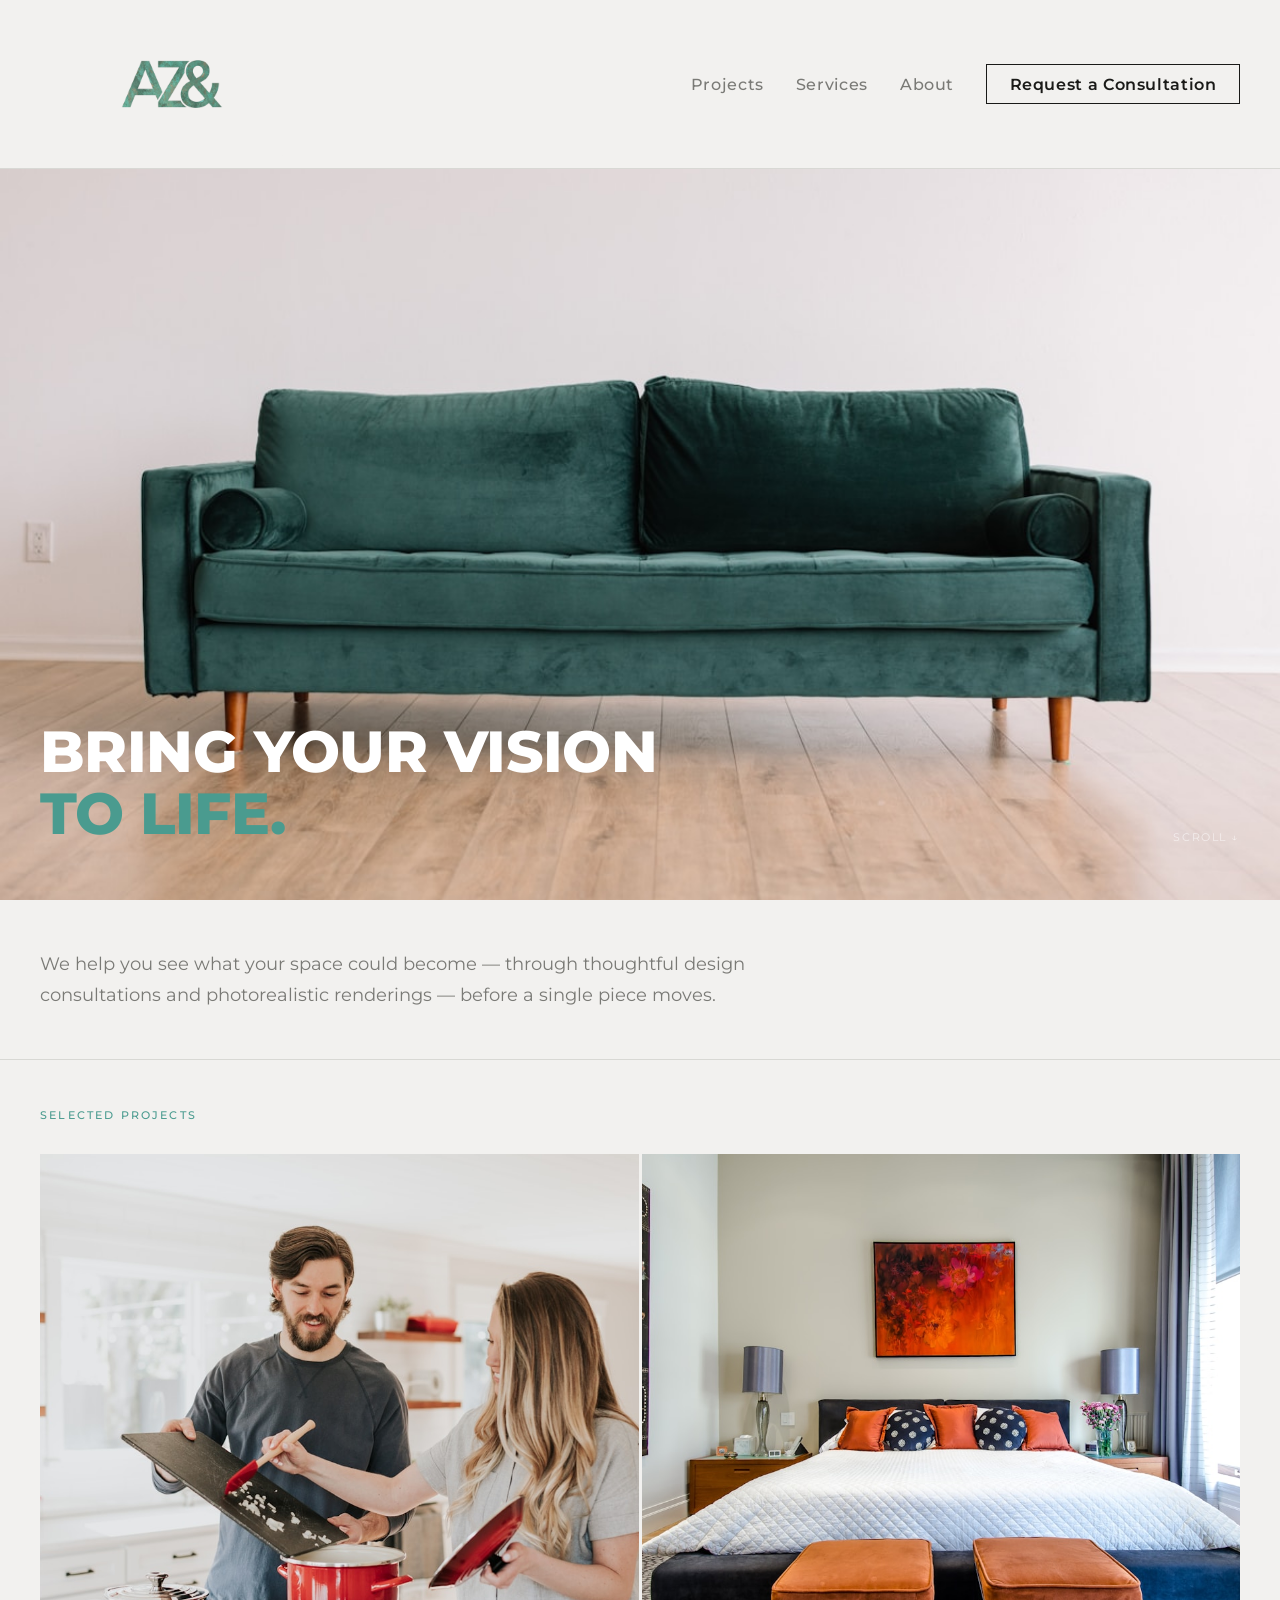
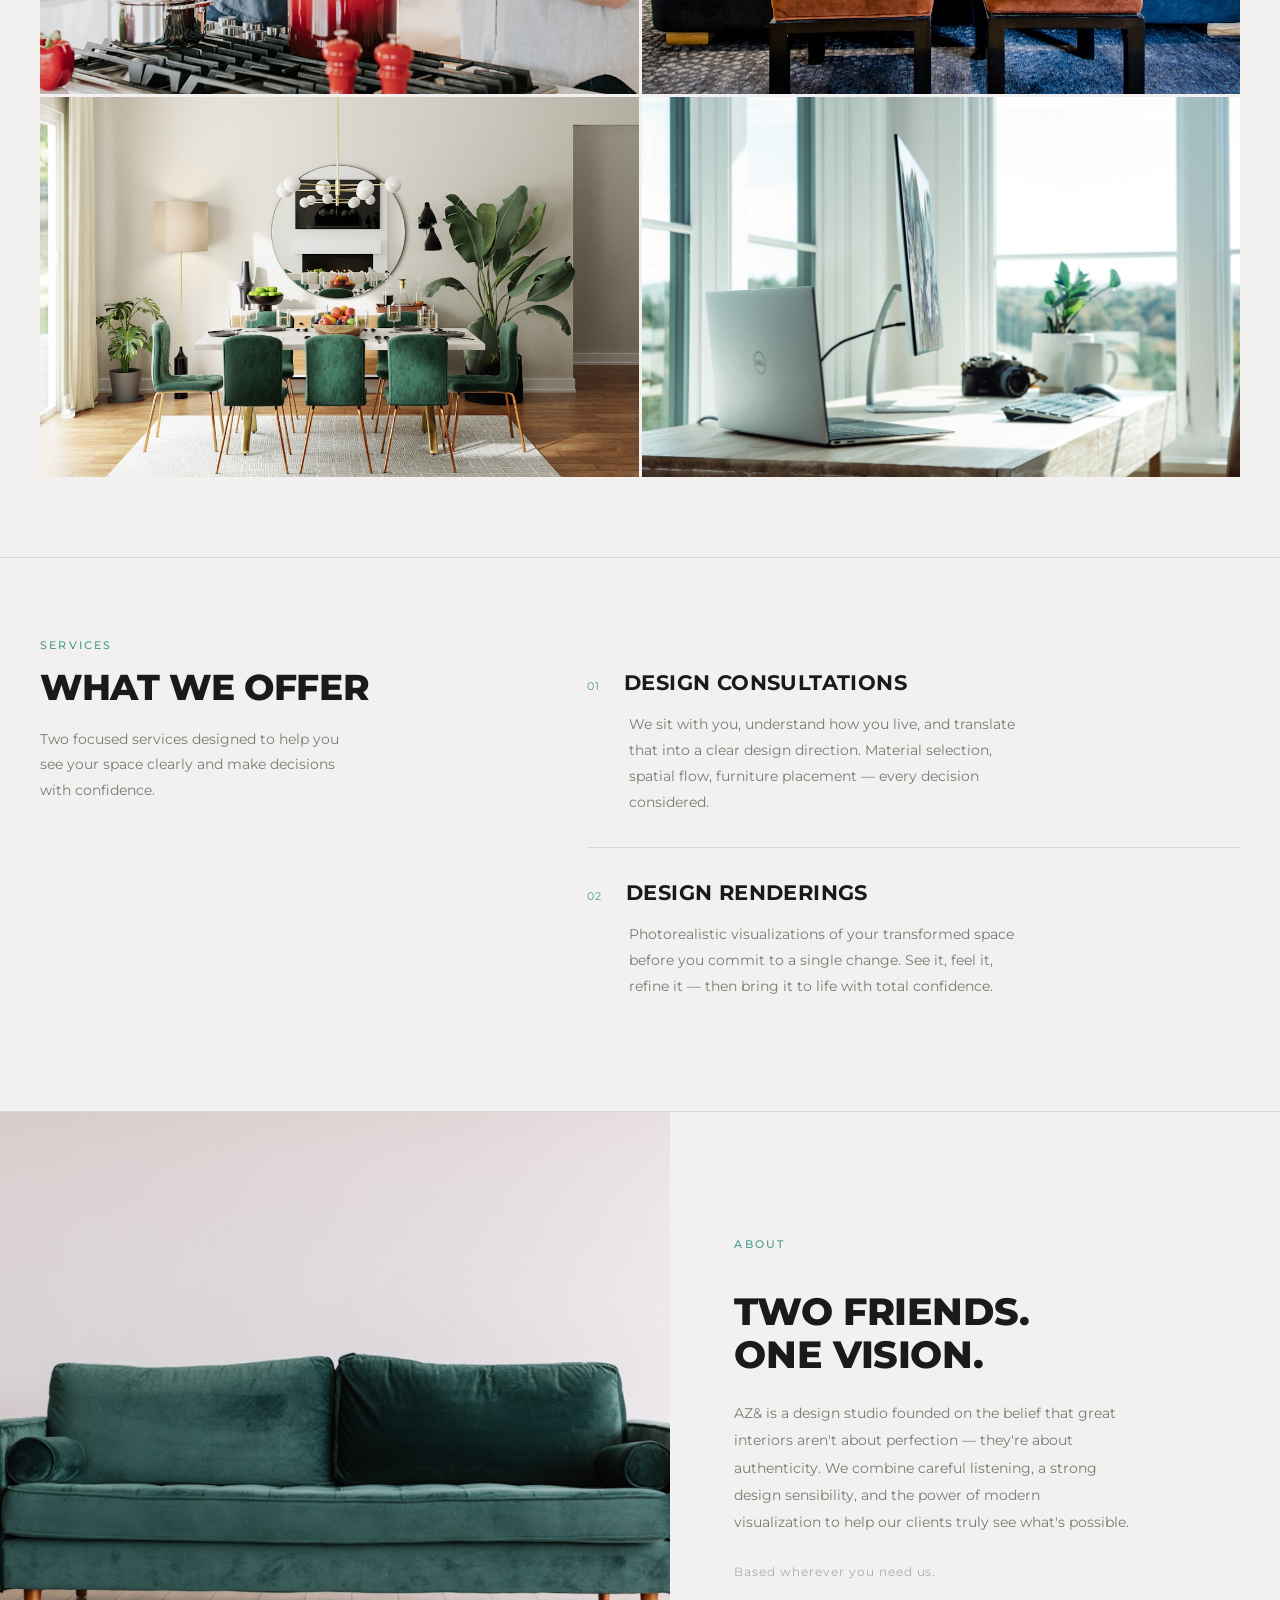
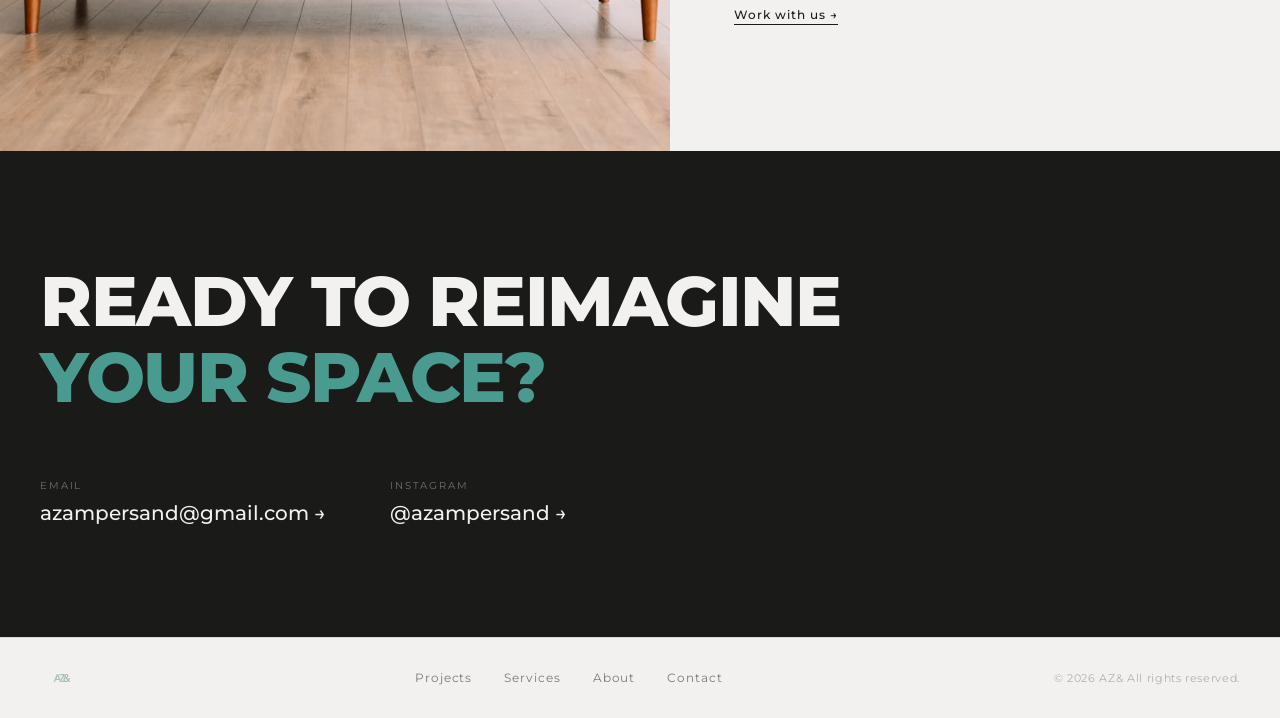
==== index.html @ 931701d9 "Update hero headline and remove Interior Design Studio tag" ====
<!DOCTYPE html>
<html lang="en">
<head>
  <meta charset="UTF-8" />
  <meta name="viewport" content="width=device-width, initial-scale=1.0" />
  <title>AZ& — Interior Design</title>
  <link rel="preconnect" href="https://fonts.googleapis.com" />
  <link rel="preconnect" href="https://fonts.gstatic.com" crossorigin />
  <link href="https://fonts.googleapis.com/css2?family=Montserrat:wght@300;400;500;600;700;800&display=swap" rel="stylesheet" />
  <link rel="stylesheet" href="style.css" />
</head>
<body>

  <!-- NAV -->
  <nav class="nav">
    <a href="#" class="nav-logo">
      <img src="logo_transparent.PNG" alt="AZ&" />
    </a>
    <ul class="nav-links">
      <li><a href="#projects">Projects</a></li>
      <li><a href="#services">Services</a></li>
      <li><a href="#about">About</a></li>
      <li><a href="#contact" class="nav-cta">Request a Consultation</a></li>
    </ul>
    <button class="nav-hamburger" aria-label="Menu">&#9776;</button>
  </nav>

  <!-- HERO -->
  <section class="hero">
    <img src="room1.jpg" alt="Interior design project" class="hero-img" />
    <div class="hero-overlay">
      <h1 class="hero-title">Bring your vision<br /><span class="teal">to life.</span></h1>
    </div>
    <a href="#projects" class="hero-scroll">Scroll ↓</a>
  </section>

  <!-- INTRO STRIP -->
  <section class="intro-strip">
    <p class="intro-text">We help you see what your space could become — through thoughtful design consultations and photorealistic renderings — before a single piece moves.</p>

  </section>

  <!-- PROJECTS -->
  <section class="projects" id="projects">
    <div class="projects-header">
      <span class="label">Selected Projects</span>
    </div>
    <div class="projects-grid">

      <a href="#" class="project-card project-card--large">
        <img src="room2.jpg" alt="Living Room Redesign" class="project-img" />
        <div class="project-info">
          <span class="project-name">Living Room Redesign</span>
          <span class="project-type">Consultation + Rendering</span>
        </div>
      </a>

      <a href="#" class="project-card">
        <img src="room3.jpg" alt="Open Kitchen Concept" class="project-img" />
        <div class="project-info">
          <span class="project-name">Open Kitchen Concept</span>
          <span class="project-type">Rendering</span>
        </div>
      </a>

      <a href="#" class="project-card">
        <img src="room4.jpg" alt="Primary Suite" class="project-img" />
        <div class="project-info">
          <span class="project-name">Primary Suite</span>
          <span class="project-type">Full Consultation</span>
        </div>
      </a>

      <a href="#" class="project-card project-card--wide">
        <img src="room5.jpg" alt="Loft Transformation" class="project-img" />
        <div class="project-info">
          <span class="project-name">Loft Transformation</span>
          <span class="project-type">Consultation + Rendering</span>
        </div>
      </a>

    </div>
  </section>

  <!-- SERVICES -->
  <section class="services" id="services">
    <div class="services-inner">
      <div class="services-left">
        <span class="label">Services</span>
        <h2 class="services-heading">What we offer</h2>
        <p class="services-sub">Two focused services designed to help you see your space clearly and make decisions with confidence.</p>
      </div>
      <div class="services-right">
        <div class="service-item">
          <div class="service-top">
            <span class="service-num">01</span>
            <h3 class="service-name">Design Consultations</h3>
          </div>
          <p class="service-desc">We sit with you, understand how you live, and translate that into a clear design direction. Material selection, spatial flow, furniture placement — every decision considered.</p>
        </div>
        <div class="service-divider"></div>
        <div class="service-item">
          <div class="service-top">
            <span class="service-num">02</span>
            <h3 class="service-name">Design Renderings</h3>
          </div>
          <p class="service-desc">Photorealistic visualizations of your transformed space before you commit to a single change. See it, feel it, refine it — then bring it to life with total confidence.</p>
        </div>
      </div>
    </div>
  </section>

  <!-- ABOUT -->
  <section class="about" id="about">
    <img src="room1.jpg" alt="About AZ&" class="about-img" />
    <div class="about-content">
      <span class="label">About</span>
      <h2 class="about-heading">Two friends.<br />One vision.</h2>
      <p>AZ& is a design studio founded on the belief that great interiors aren't about perfection — they're about authenticity. We combine careful listening, a strong design sensibility, and the power of modern visualization to help our clients truly see what's possible.</p>
      <p class="about-location">Based wherever you need us.</p>
      <a href="#contact" class="btn">Work with us →</a>
    </div>
  </section>

  <!-- CONTACT -->
  <section class="contact" id="contact">
    <div class="contact-inner">
      <h2 class="contact-heading">Ready to reimagine<br /><span class="teal">your space?</span></h2>
      <div class="contact-links">
        <a href="mailto:azampersand@gmail.com" class="contact-link">
          <span class="contact-link-label">Email</span>
          <span class="contact-link-val">azampersand@gmail.com →</span>
        </a>
        <a href="https://instagram.com/azampersand" target="_blank" rel="noopener" class="contact-link">
          <span class="contact-link-label">Instagram</span>
          <span class="contact-link-val">@azampersand →</span>
        </a>
      </div>
    </div>
  </section>

  <!-- FOOTER -->
  <footer class="footer">
    <img src="logo_transparent.PNG" alt="AZ&" class="footer-logo" />
    <div class="footer-links">
      <a href="#projects">Projects</a>
      <a href="#services">Services</a>
      <a href="#about">About</a>
      <a href="mailto:azampersand@gmail.com">Contact</a>
    </div>
    <span class="footer-copy">&copy; 2026 AZ&amp; All rights reserved.</span>
  </footer>

  <script src="script.js"></script>
</body>
</html>
---- style.css ----
/* ── Reset & Base ── */
*, *::before, *::after { box-sizing: border-box; margin: 0; padding: 0; }

:root {
  --bg:     #f2f1ef;
  --teal:   #4a9b8f;
  --ink:    #1a1a18;
  --mid:    #7a7a76;
  --rule:   #d8d8d4;
  --serif:  'Montserrat', sans-serif;
  --sans:   'Montserrat', sans-serif;
}

html { scroll-behavior: smooth; }

body {
  background: var(--bg);
  color: var(--ink);
  font-family: var(--sans);
  font-weight: 400;
  -webkit-font-smoothing: antialiased;
}

a { color: inherit; text-decoration: none; }

.label {
  font-size: 0.68rem;
  font-weight: 500;
  letter-spacing: 0.2em;
  text-transform: uppercase;
  color: var(--teal);
  display: block;
  margin-bottom: 1rem;
}

.ph {
  background: #ddddd8;
  width: 100%;
  height: 100%;
}

/* ── NAV ── */
.nav {
  position: fixed;
  top: 0; left: 0; right: 0;
  z-index: 100;
  display: flex;
  align-items: center;
  justify-content: space-between;
  padding: 0.75rem 2.5rem;
  background: var(--bg);
  border-bottom: 1px solid var(--rule);
}

.nav-logo img {
  height: 144px;
  width: auto;
  display: block;
}

.nav-links {
  list-style: none;
  display: flex;
  align-items: center;
  gap: 2rem;
}

.nav-links a {
  font-size: 1rem;
  font-weight: 500;
  letter-spacing: 0.04em;
  color: var(--mid);
  transition: color 0.2s;
}

.nav-links a:hover { color: var(--ink); }

.nav-links .nav-cta {
  color: var(--ink);
  font-weight: 600;
  padding: 0.6rem 1.4rem;
  border: 1px solid var(--ink);
  transition: all 0.2s;
}

.nav-links .nav-cta:hover {
  background: var(--ink);
  color: var(--bg);
}

.nav-hamburger {
  display: none;
  background: none;
  border: none;
  font-size: 1.3rem;
  cursor: pointer;
  color: var(--ink);
}

/* ── HERO ── */
.hero {
  height: 100svh;
  position: relative;
  overflow: hidden;
  padding-top: 62px;
}

.hero-img {
  position: absolute;
  inset: 62px 0 0 0;
  width: 100%;
  height: calc(100% - 62px);
  object-fit: cover;
}

.hero-overlay {
  position: absolute;
  bottom: 3.5rem;
  left: 2.5rem;
  z-index: 2;
}

.hero-tag {
  font-size: 0.68rem;
  font-weight: 500;
  letter-spacing: 0.2em;
  text-transform: uppercase;
  color: rgba(255,255,255,0.7);
  margin-bottom: 0.75rem;
}

.hero-title {
  font-family: var(--sans);
  font-size: clamp(2.2rem, 4.5vw, 4rem);
  font-weight: 800;
  line-height: 1.08;
  letter-spacing: -0.01em;
  color: #fff;
  text-transform: uppercase;
}

.teal { color: var(--teal); }

.hero-scroll {
  position: absolute;
  bottom: 3.5rem;
  right: 2.5rem;
  font-size: 0.7rem;
  letter-spacing: 0.14em;
  text-transform: uppercase;
  color: rgba(255,255,255,0.6);
  z-index: 2;
  transition: color 0.2s;
}

.hero-scroll:hover { color: #fff; }

/* ── INTRO STRIP ── */
.intro-strip {
  display: flex;
  align-items: flex-start;
  justify-content: space-between;
  gap: 2rem;
  padding: 3rem 2.5rem;
  border-bottom: 1px solid var(--rule);
}

.intro-text {
  font-family: var(--sans);
  font-size: clamp(0.95rem, 1.4vw, 1.15rem);
  font-weight: 400;
  line-height: 1.75;
  color: var(--mid);
  max-width: 60ch;
}

.intro-meta {
  display: flex;
  flex-direction: column;
  align-items: flex-end;
  gap: 0.4rem;
  flex-shrink: 0;
}

.intro-meta span {
  font-size: 0.7rem;
  letter-spacing: 0.12em;
  text-transform: uppercase;
  color: var(--mid);
}

/* ── PROJECTS ── */
.projects {
  padding: 3rem 2.5rem 5rem;
}

.projects-header {
  margin-bottom: 2rem;
}

.projects-grid {
  display: grid;
  grid-template-columns: 1fr 1fr;
  grid-template-rows: 540px 380px;
  gap: 3px;
}

.project-card {
  position: relative;
  overflow: hidden;
  display: block;
  cursor: pointer;
}

.project-card--large {
  grid-column: 1;
  grid-row: 1;
}

.project-card:nth-child(2) {
  grid-column: 2;
  grid-row: 1;
}

.project-card:nth-child(3) {
  grid-column: 1;
  grid-row: 2;
}

.project-card--wide {
  grid-column: 2;
  grid-row: 2;
}

.project-img {
  width: 100%;
  height: 100%;
  object-fit: cover;
  transition: transform 0.6s ease;
  display: block;
}

.project-card:hover .project-img {
  transform: scale(1.03);
}

.project-info {
  position: absolute;
  bottom: 0; left: 0; right: 0;
  padding: 2rem 1.5rem 1.5rem;
  background: linear-gradient(to top, rgba(20,20,18,0.6) 0%, transparent 100%);
  display: flex;
  flex-direction: column;
  gap: 0.3rem;
  opacity: 0;
  transform: translateY(6px);
  transition: all 0.3s ease;
}

.project-card:hover .project-info {
  opacity: 1;
  transform: translateY(0);
}

.project-name {
  font-family: var(--sans);
  font-size: 1rem;
  font-weight: 700;
  letter-spacing: 0.02em;
  text-transform: uppercase;
  color: #fff;
}

.project-type {
  font-size: 0.68rem;
  letter-spacing: 0.12em;
  text-transform: uppercase;
  color: rgba(255,255,255,0.65);
}

/* ── SERVICES ── */
.services {
  border-top: 1px solid var(--rule);
  padding: 5rem 2.5rem;
}

.services-inner {
  display: grid;
  grid-template-columns: 1fr 1.4fr;
  gap: 5rem;
  align-items: start;
}

.services-heading {
  font-family: var(--sans);
  font-size: clamp(1.8rem, 2.8vw, 2.4rem);
  font-weight: 800;
  line-height: 1.1;
  letter-spacing: -0.01em;
  text-transform: uppercase;
  margin-bottom: 1.25rem;
}

.services-sub {
  font-size: 0.88rem;
  color: var(--mid);
  line-height: 1.8;
  max-width: 36ch;
}

.service-item {
  padding: 2rem 0;
}

.service-top {
  display: flex;
  align-items: baseline;
  gap: 1.5rem;
  margin-bottom: 1rem;
}

.service-num {
  font-size: 0.68rem;
  letter-spacing: 0.1em;
  color: var(--teal);
  flex-shrink: 0;
}

.service-name {
  font-family: var(--sans);
  font-size: 1.3rem;
  font-weight: 700;
  text-transform: uppercase;
  letter-spacing: 0.02em;
}

.service-desc {
  font-size: 0.88rem;
  color: var(--mid);
  line-height: 1.85;
  max-width: 48ch;
  padding-left: calc(1.5rem + 2ch);
}

.service-divider {
  height: 1px;
  background: var(--rule);
}

/* ── ABOUT ── */
.about {
  display: grid;
  grid-template-columns: 1.1fr 1fr;
  min-height: 640px;
  border-top: 1px solid var(--rule);
}

.about-img {
  width: 100%;
  height: 100%;
  object-fit: cover;
  display: block;
}

.about-content {
  padding: 5rem 4rem;
  display: flex;
  flex-direction: column;
  justify-content: center;
  gap: 1.5rem;
}

.about-heading {
  font-family: var(--sans);
  font-size: clamp(1.8rem, 3vw, 2.6rem);
  font-weight: 800;
  line-height: 1.1;
  letter-spacing: -0.01em;
  text-transform: uppercase;
}

.about-content p {
  font-size: 0.9rem;
  color: var(--mid);
  line-height: 1.9;
  max-width: 44ch;
}

.about-location {
  font-size: 0.75rem !important;
  letter-spacing: 0.08em;
  color: #ababab !important;
}

.btn {
  display: inline-block;
  font-size: 0.78rem;
  font-weight: 500;
  letter-spacing: 0.08em;
  color: var(--ink);
  border-bottom: 1px solid var(--ink);
  padding-bottom: 2px;
  width: fit-content;
  transition: color 0.2s, border-color 0.2s;
}

.btn:hover {
  color: var(--teal);
  border-color: var(--teal);
}

/* ── CONTACT ── */
.contact {
  background: var(--ink);
  padding: 7rem 2.5rem;
}

.contact-inner {
  max-width: 900px;
}

.contact-heading {
  font-family: var(--sans);
  font-size: clamp(2.4rem, 5.5vw, 5rem);
  font-weight: 800;
  line-height: 1.08;
  letter-spacing: -0.02em;
  text-transform: uppercase;
  color: #f2f1ef;
  margin-bottom: 4rem;
}

.contact-links {
  display: flex;
  gap: 4rem;
  flex-wrap: wrap;
}

.contact-link {
  display: flex;
  flex-direction: column;
  gap: 0.5rem;
  transition: opacity 0.2s;
}

.contact-link:hover { opacity: 0.7; }

.contact-link-label {
  font-size: 0.65rem;
  letter-spacing: 0.18em;
  text-transform: uppercase;
  color: rgba(242,241,239,0.4);
}

.contact-link-val {
  font-family: var(--sans);
  font-size: clamp(1rem, 1.6vw, 1.3rem);
  font-weight: 500;
  color: #f2f1ef;
}

/* ── FOOTER ── */
.footer {
  display: flex;
  align-items: center;
  justify-content: space-between;
  padding: 1.75rem 2.5rem;
  border-top: 1px solid var(--rule);
  flex-wrap: wrap;
  gap: 1rem;
}

.footer-logo {
  height: 24px;
  width: auto;
  opacity: 0.55;
}

.footer-links {
  display: flex;
  gap: 2rem;
}

.footer-links a {
  font-size: 0.72rem;
  letter-spacing: 0.08em;
  color: var(--mid);
  transition: color 0.2s;
}

.footer-links a:hover { color: var(--ink); }

.footer-copy {
  font-size: 0.68rem;
  letter-spacing: 0.06em;
  color: #b0b0ac;
}

/* ── RESPONSIVE ── */
@media (max-width: 900px) {
  .nav { padding: 1.25rem 1.5rem; }
  .nav-links { display: none; }
  .nav-hamburger { display: block; }

  .hero-overlay { left: 1.5rem; bottom: 2.5rem; }
  .hero-scroll { right: 1.5rem; bottom: 2.5rem; }

  .intro-strip {
    flex-direction: column;
    padding: 2.5rem 1.5rem;
  }
  .intro-meta { align-items: flex-start; }

  .projects { padding: 2.5rem 1.5rem 4rem; }
  .projects-grid {
    grid-template-columns: 1fr;
    grid-template-rows: 300px 240px 240px 240px;
  }
  .project-card--large,
  .project-card:nth-child(2),
  .project-card:nth-child(3),
  .project-card--wide {
    grid-column: 1;
    grid-row: auto;
  }
  .project-info { opacity: 1; transform: none; }

  .services { padding: 4rem 1.5rem; }
  .services-inner { grid-template-columns: 1fr; gap: 2.5rem; }

  .about { grid-template-columns: 1fr; }
  .about-img { height: 60vw; }
  .about-content { padding: 3rem 1.5rem; }

  .contact { padding: 5rem 1.5rem; }
  .contact-links { flex-direction: column; gap: 2rem; }

  .footer {
    flex-direction: column;
    align-items: flex-start;
    padding: 1.5rem;
  }
}
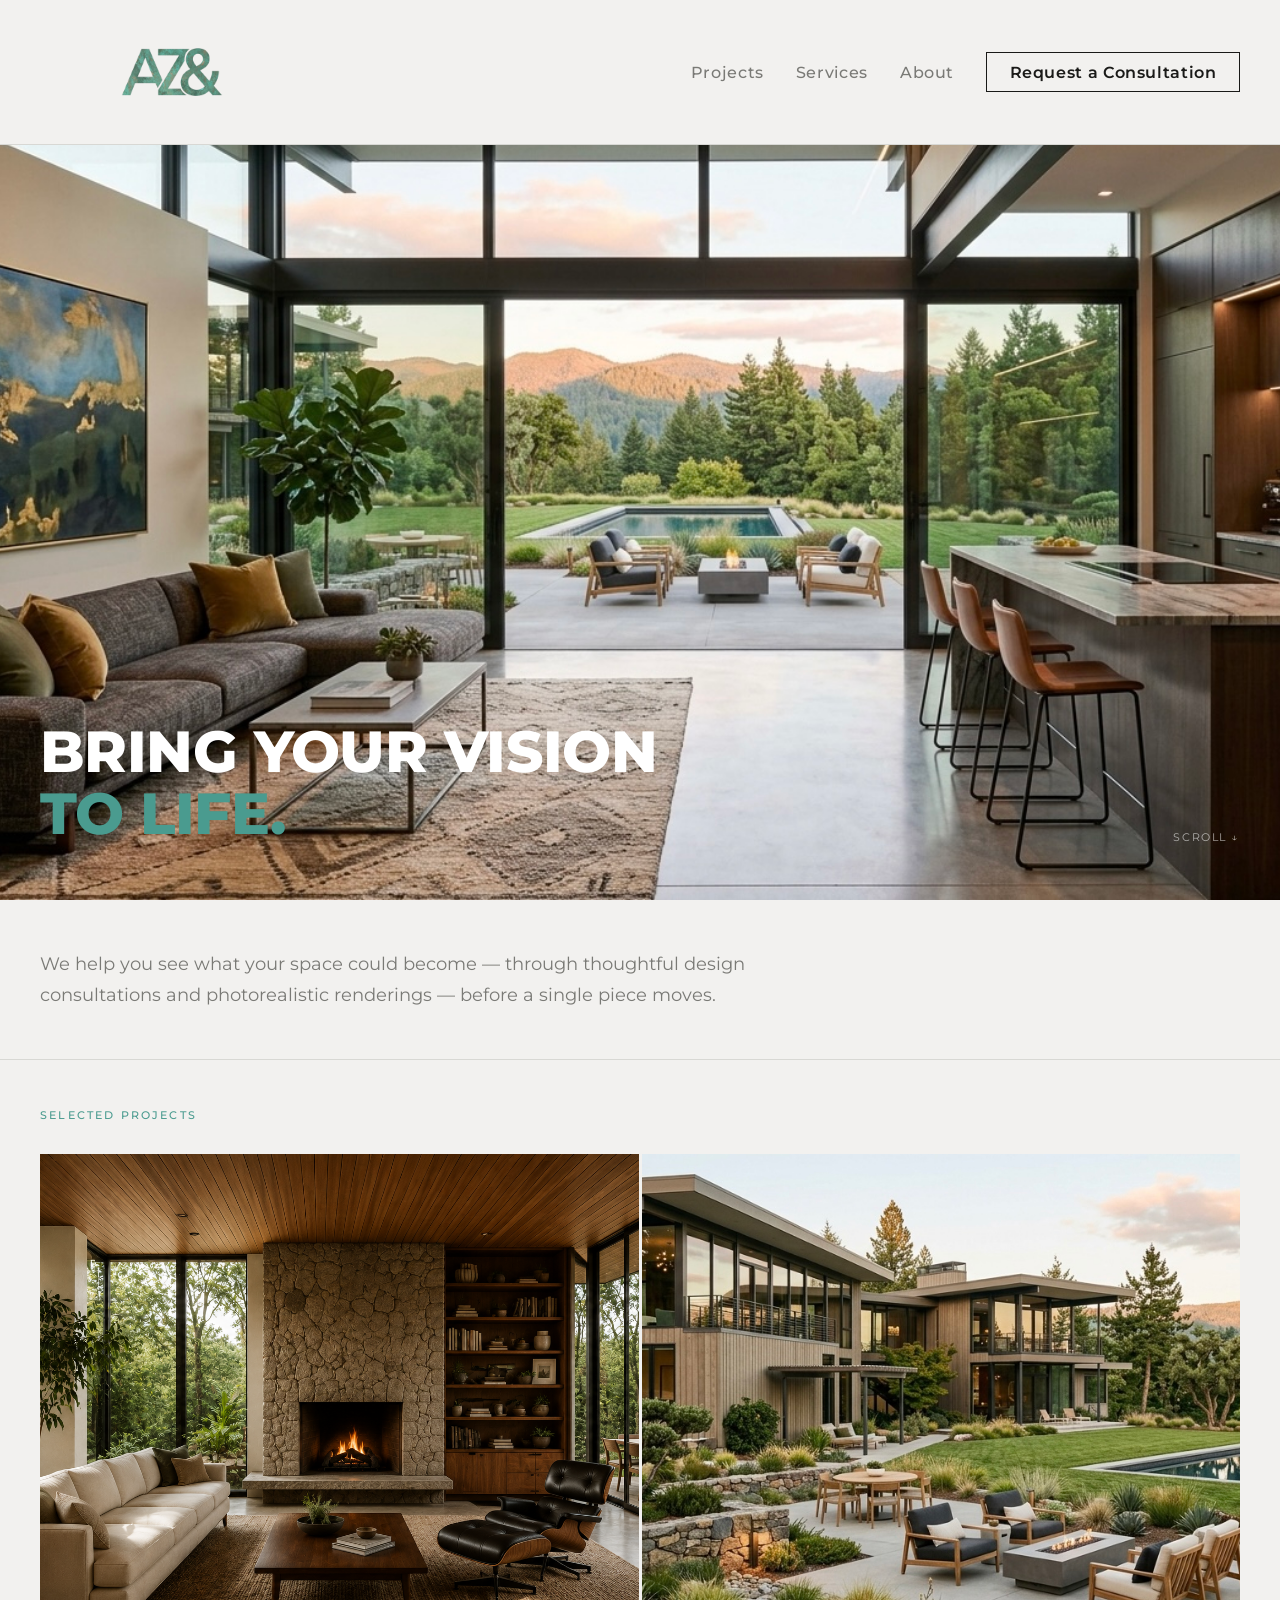
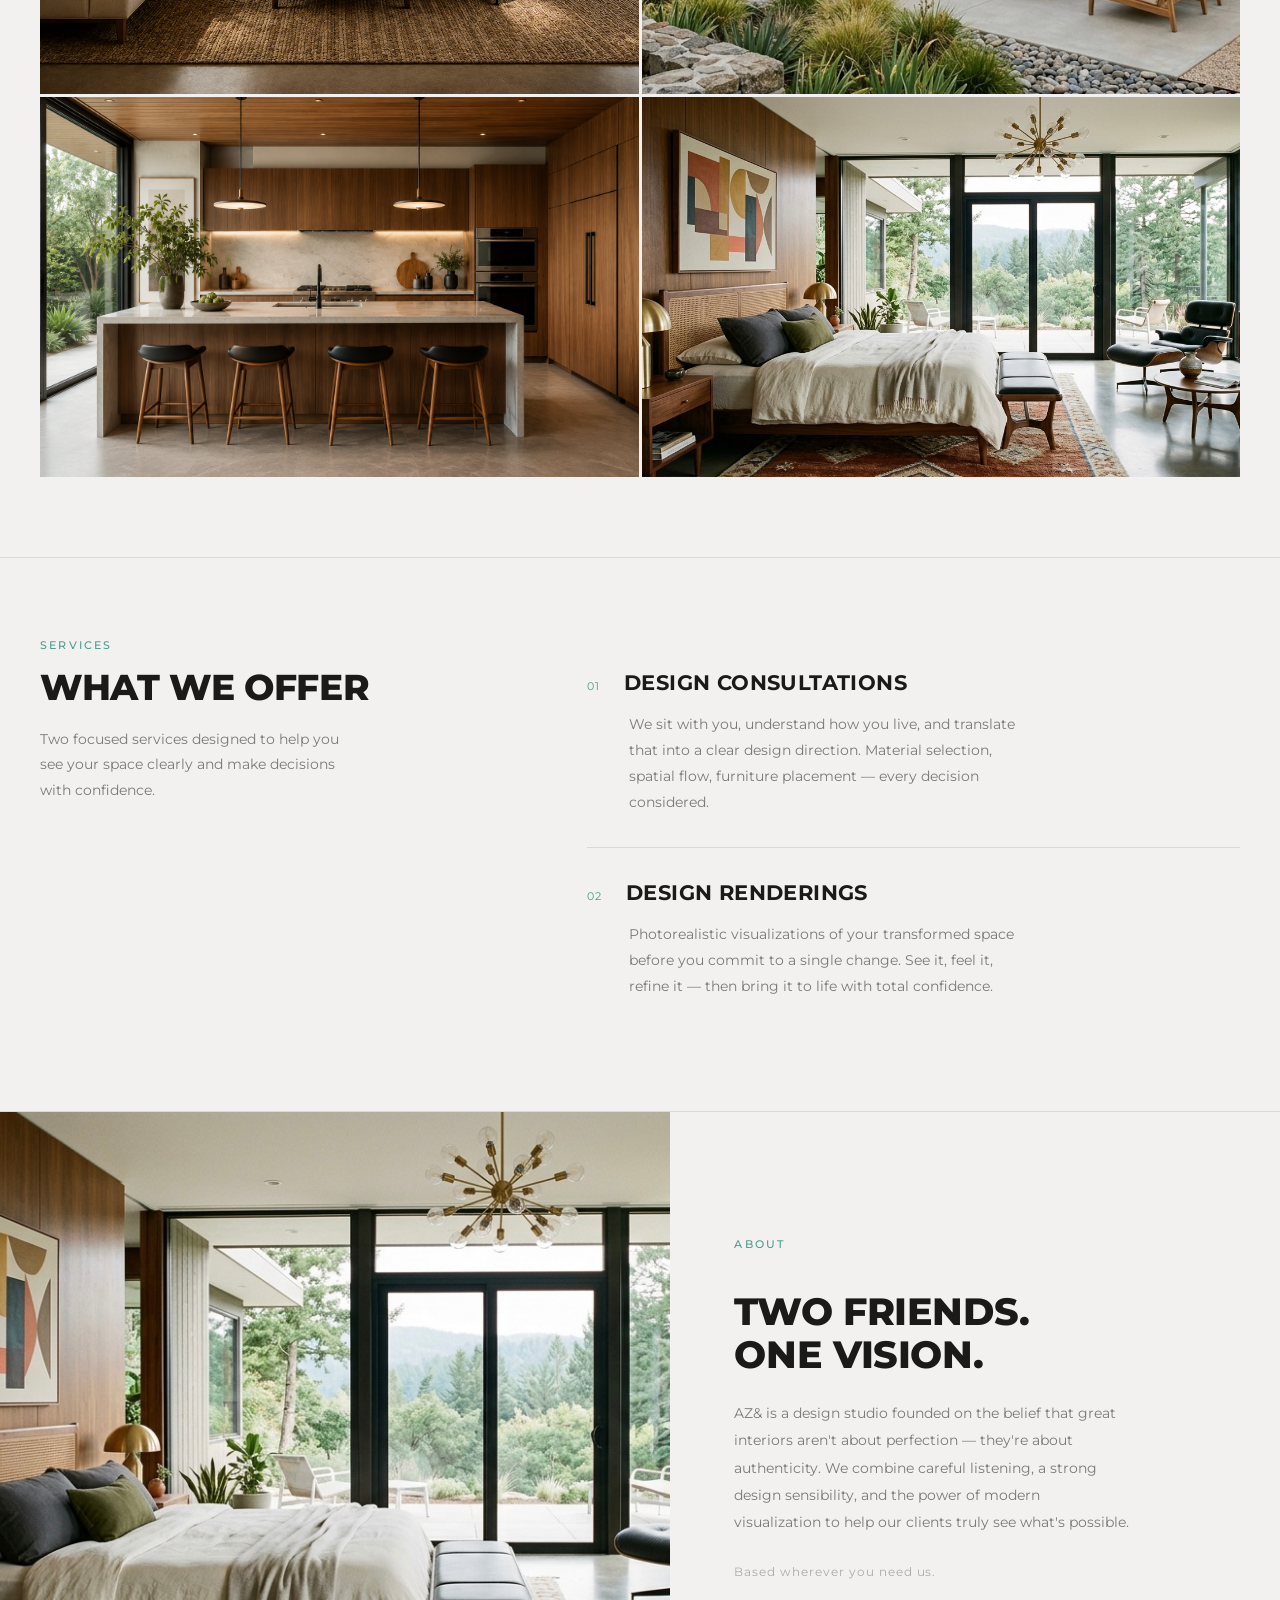
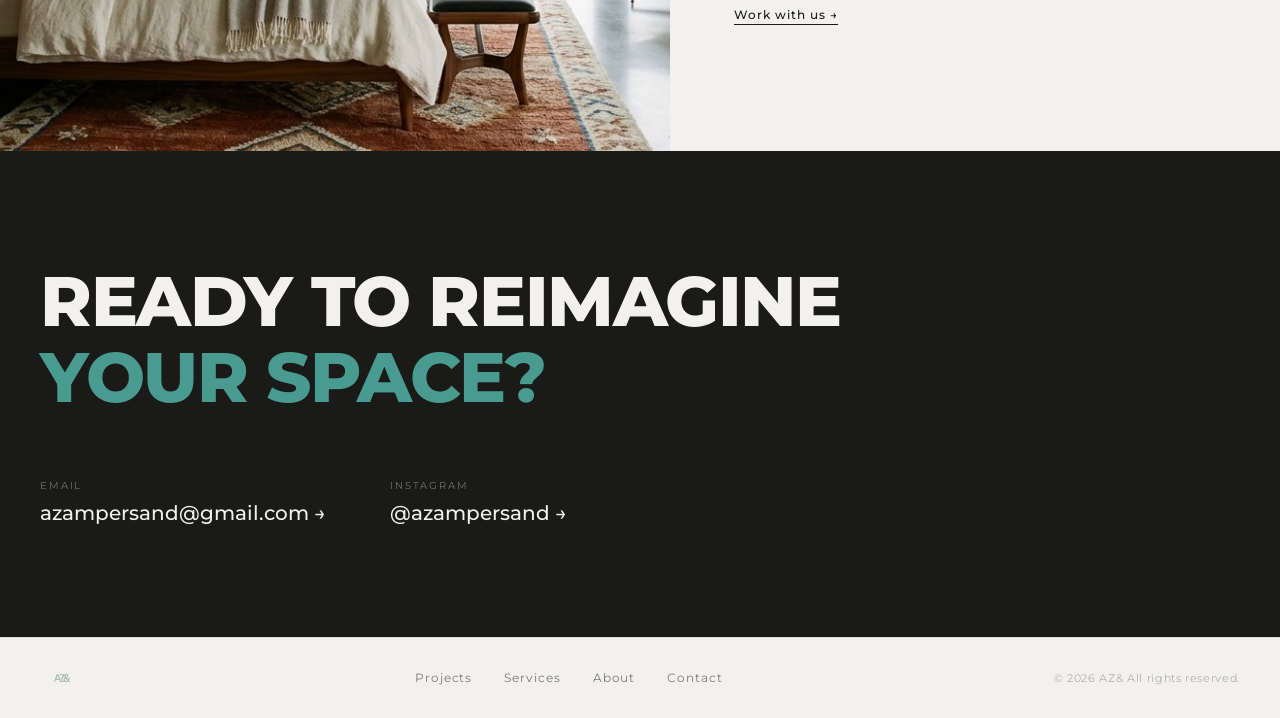
==== commit 1b8cb6c9: "Replace placeholder images with real photos, tighten nav" ====
--- a/index.html
+++ b/index.html
@@ -27,7 +27,7 @@
 
   <!-- HERO -->
   <section class="hero">
-    <img src="room1.jpg" alt="Interior design project" class="hero-img" />
+    <img src="Kitchen1.jpg" alt="Interior design project" class="hero-img" />
     <div class="hero-overlay">
       <h1 class="hero-title">Bring your vision<br /><span class="teal">to life.</span></h1>
     </div>
@@ -48,7 +48,7 @@
     <div class="projects-grid">
 
       <a href="#" class="project-card project-card--large">
-        <img src="room2.jpg" alt="Living Room Redesign" class="project-img" />
+        <img src="Livingroom1.PNG" alt="Living Room Redesign" class="project-img" />
         <div class="project-info">
           <span class="project-name">Living Room Redesign</span>
           <span class="project-type">Consultation + Rendering</span>
@@ -56,7 +56,7 @@
       </a>
 
       <a href="#" class="project-card">
-        <img src="room3.jpg" alt="Open Kitchen Concept" class="project-img" />
+        <img src="Landscape1.jpg" alt="Open Kitchen Concept" class="project-img" />
         <div class="project-info">
           <span class="project-name">Open Kitchen Concept</span>
           <span class="project-type">Rendering</span>
@@ -64,7 +64,7 @@
       </a>
 
       <a href="#" class="project-card">
-        <img src="room4.jpg" alt="Primary Suite" class="project-img" />
+        <img src="Kitchen2.PNG" alt="Primary Suite" class="project-img" />
         <div class="project-info">
           <span class="project-name">Primary Suite</span>
           <span class="project-type">Full Consultation</span>
@@ -72,7 +72,7 @@
       </a>
 
       <a href="#" class="project-card project-card--wide">
-        <img src="room5.jpg" alt="Loft Transformation" class="project-img" />
+        <img src="Bedroom1.jpg" alt="Loft Transformation" class="project-img" />
         <div class="project-info">
           <span class="project-name">Loft Transformation</span>
           <span class="project-type">Consultation + Rendering</span>
@@ -112,7 +112,7 @@
 
   <!-- ABOUT -->
   <section class="about" id="about">
-    <img src="room1.jpg" alt="About AZ&" class="about-img" />
+    <img src="Bedroom1.jpg" alt="About AZ&" class="about-img" />
     <div class="about-content">
       <span class="label">About</span>
       <h2 class="about-heading">Two friends.<br />One vision.</h2>
--- a/style.css
+++ b/style.css
@@ -47,7 +47,7 @@
   display: flex;
   align-items: center;
   justify-content: space-between;
-  padding: 0.75rem 2.5rem;
+  padding: 0 2.5rem;
   background: var(--bg);
   border-bottom: 1px solid var(--rule);
 }
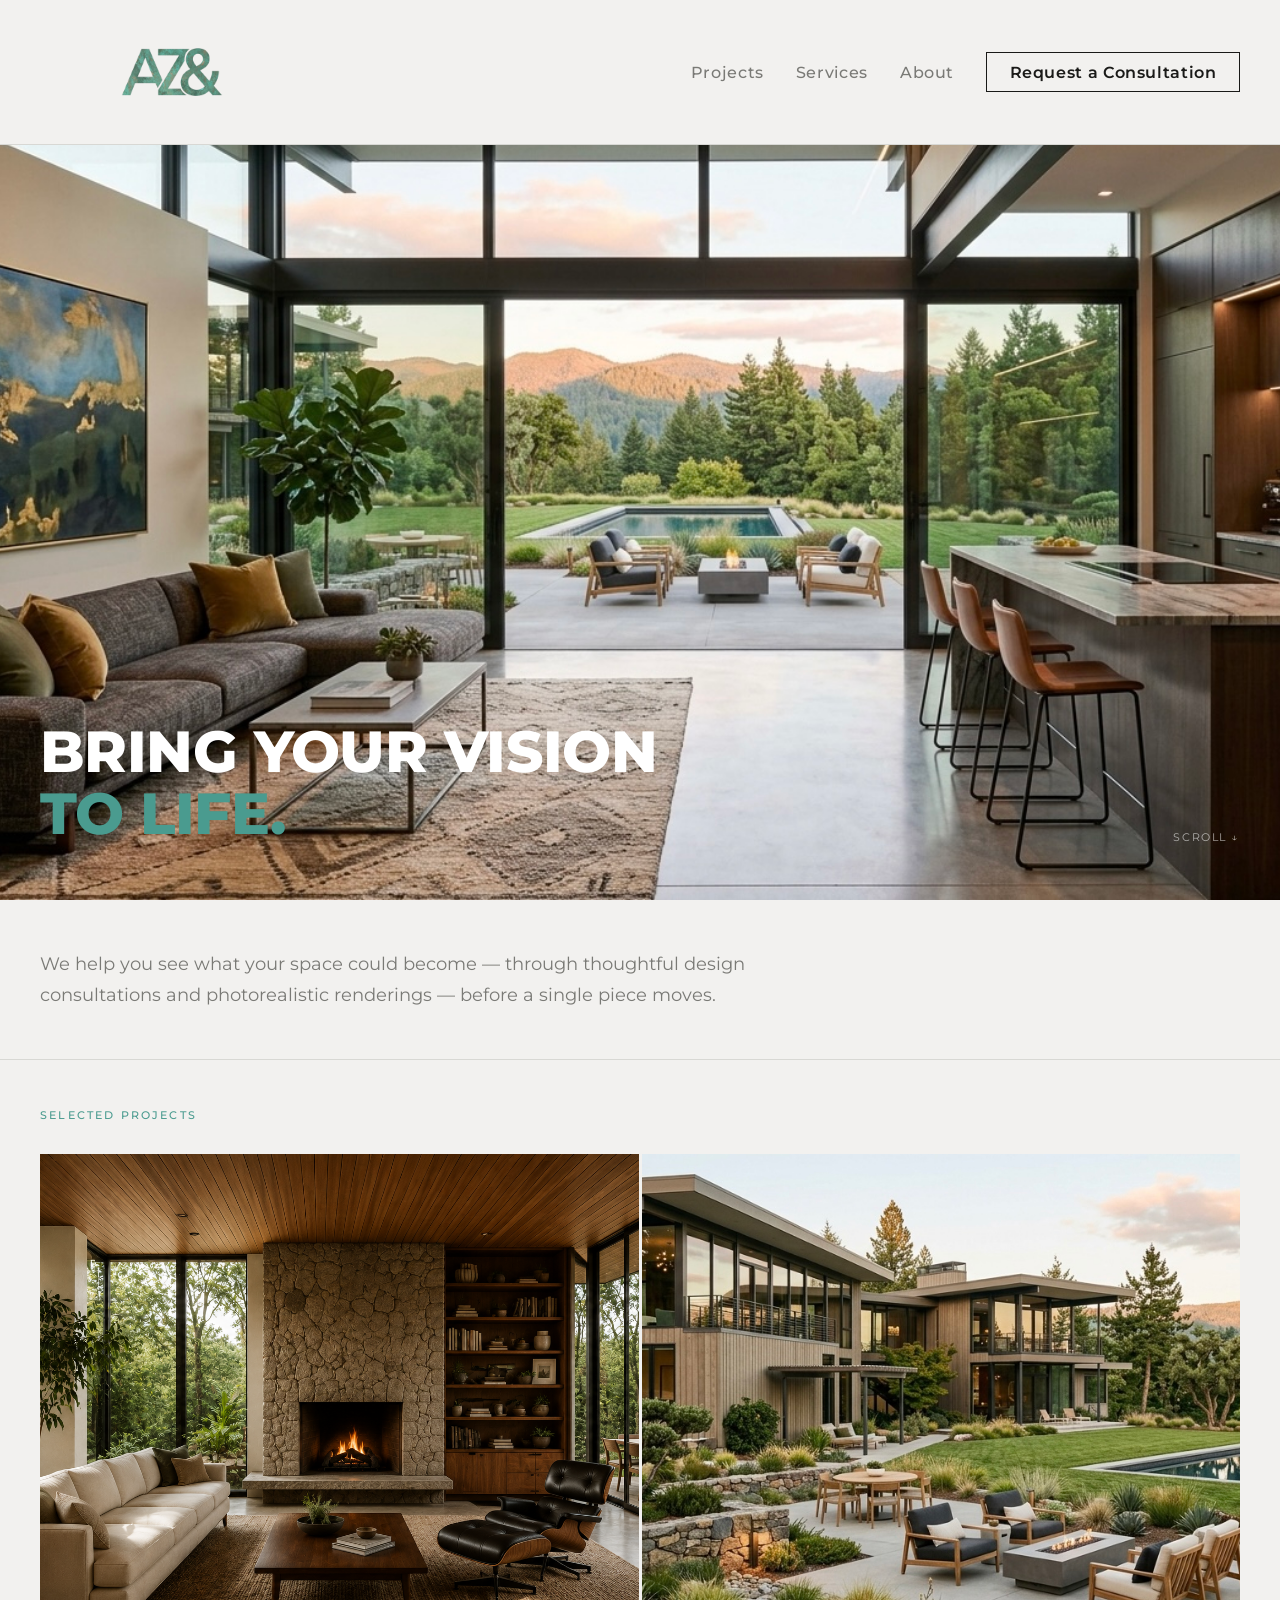
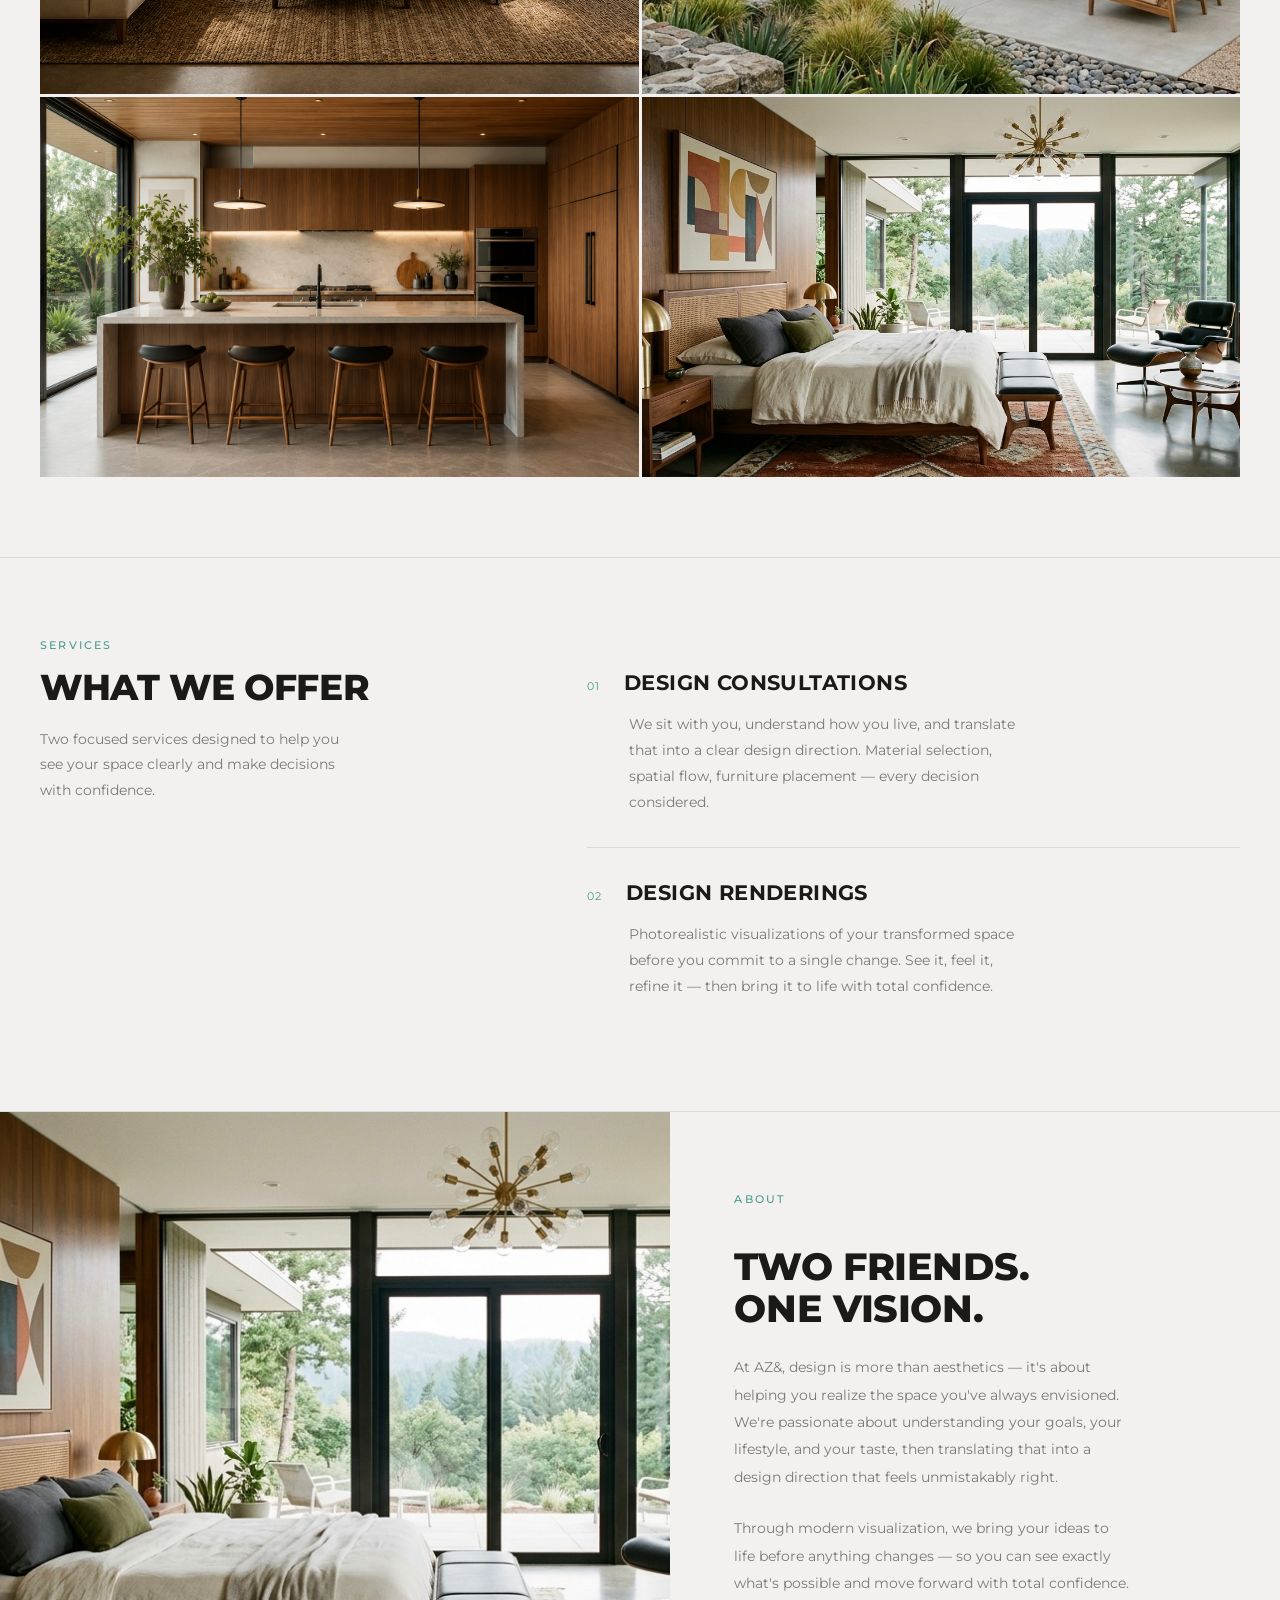
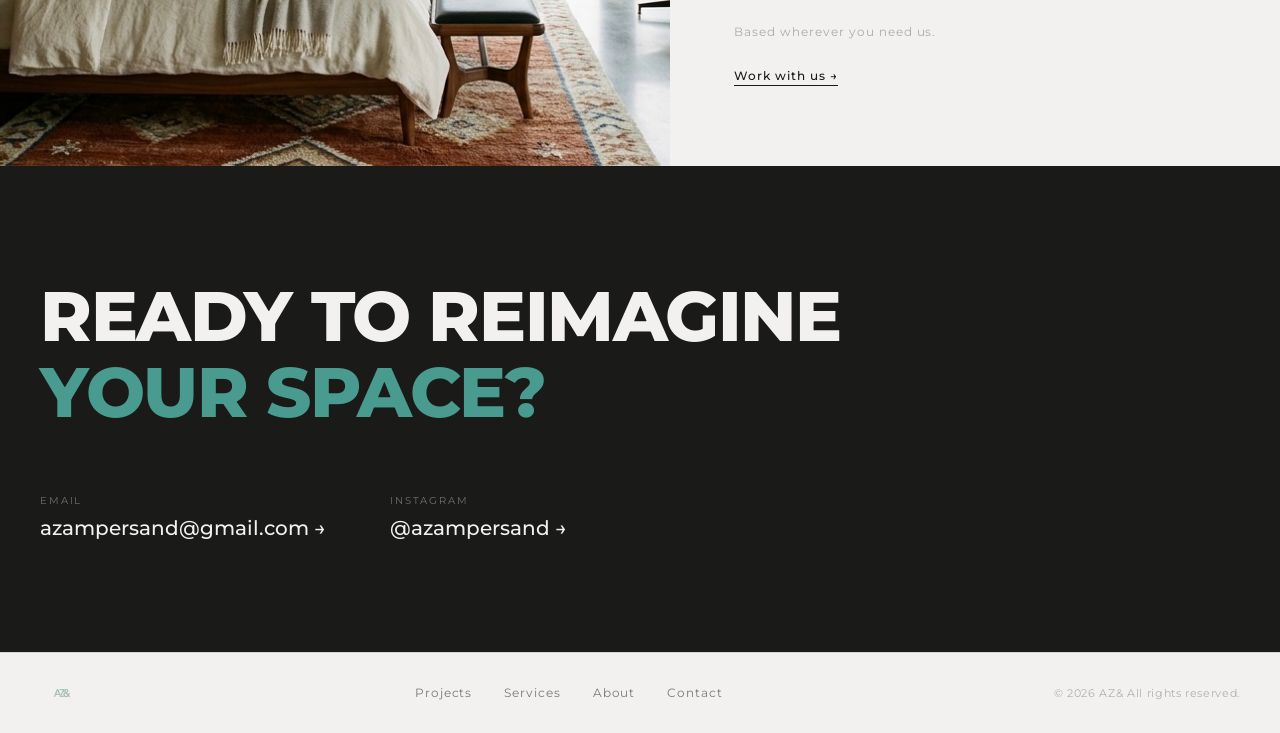
==== commit 94ca5b68: "Update project label and about section copy" ====
--- a/index.html
+++ b/index.html
@@ -50,7 +50,7 @@
       <a href="#" class="project-card project-card--large">
         <img src="Livingroom1.PNG" alt="Living Room Redesign" class="project-img" />
         <div class="project-info">
-          <span class="project-name">Living Room Redesign</span>
+          <span class="project-name">Living Room Design</span>
           <span class="project-type">Consultation + Rendering</span>
         </div>
       </a>
@@ -58,23 +58,23 @@
       <a href="#" class="project-card">
         <img src="Landscape1.jpg" alt="Open Kitchen Concept" class="project-img" />
         <div class="project-info">
-          <span class="project-name">Open Kitchen Concept</span>
-          <span class="project-type">Rendering</span>
+          <span class="project-name">Landscape Design</span>
+          <span class="project-type">Consultation + Rendering</span>
         </div>
       </a>
 
       <a href="#" class="project-card">
         <img src="Kitchen2.PNG" alt="Primary Suite" class="project-img" />
         <div class="project-info">
-          <span class="project-name">Primary Suite</span>
-          <span class="project-type">Full Consultation</span>
+          <span class="project-name">Kitchen Design</span>
+          <span class="project-type">Consultation + Rendering</span>
         </div>
       </a>
 
       <a href="#" class="project-card project-card--wide">
         <img src="Bedroom1.jpg" alt="Loft Transformation" class="project-img" />
         <div class="project-info">
-          <span class="project-name">Loft Transformation</span>
+          <span class="project-name">Bedroom Design</span>
           <span class="project-type">Consultation + Rendering</span>
         </div>
       </a>
@@ -116,7 +116,8 @@
     <div class="about-content">
       <span class="label">About</span>
       <h2 class="about-heading">Two friends.<br />One vision.</h2>
-      <p>AZ& is a design studio founded on the belief that great interiors aren't about perfection — they're about authenticity. We combine careful listening, a strong design sensibility, and the power of modern visualization to help our clients truly see what's possible.</p>
+      <p>At AZ&, design is more than aesthetics — it's about helping you realize the space you've always envisioned. We're passionate about understanding your goals, your lifestyle, and your taste, then translating that into a design direction that feels unmistakably right.</p>
+      <p>Through modern visualization, we bring your ideas to life before anything changes — so you can see exactly what's possible and move forward with total confidence.</p>
       <p class="about-location">Based wherever you need us.</p>
       <a href="#contact" class="btn">Work with us →</a>
     </div>
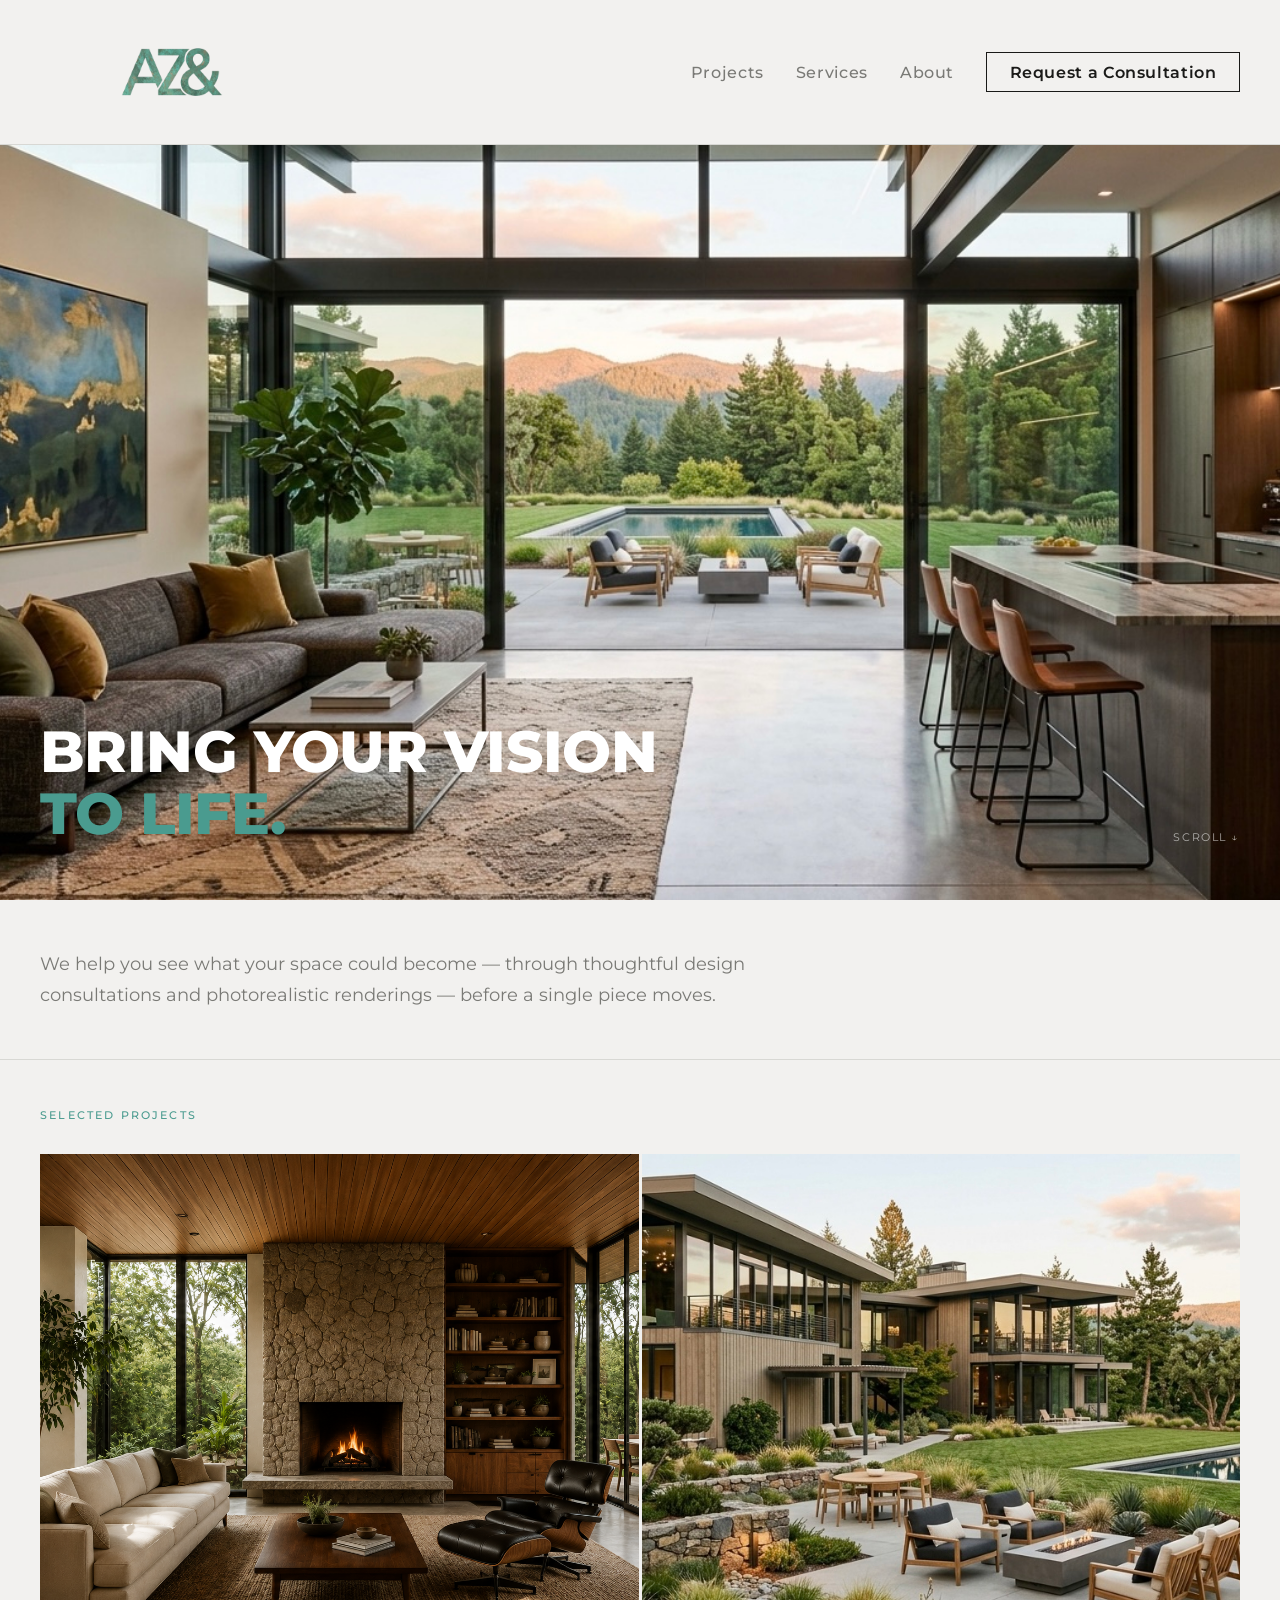
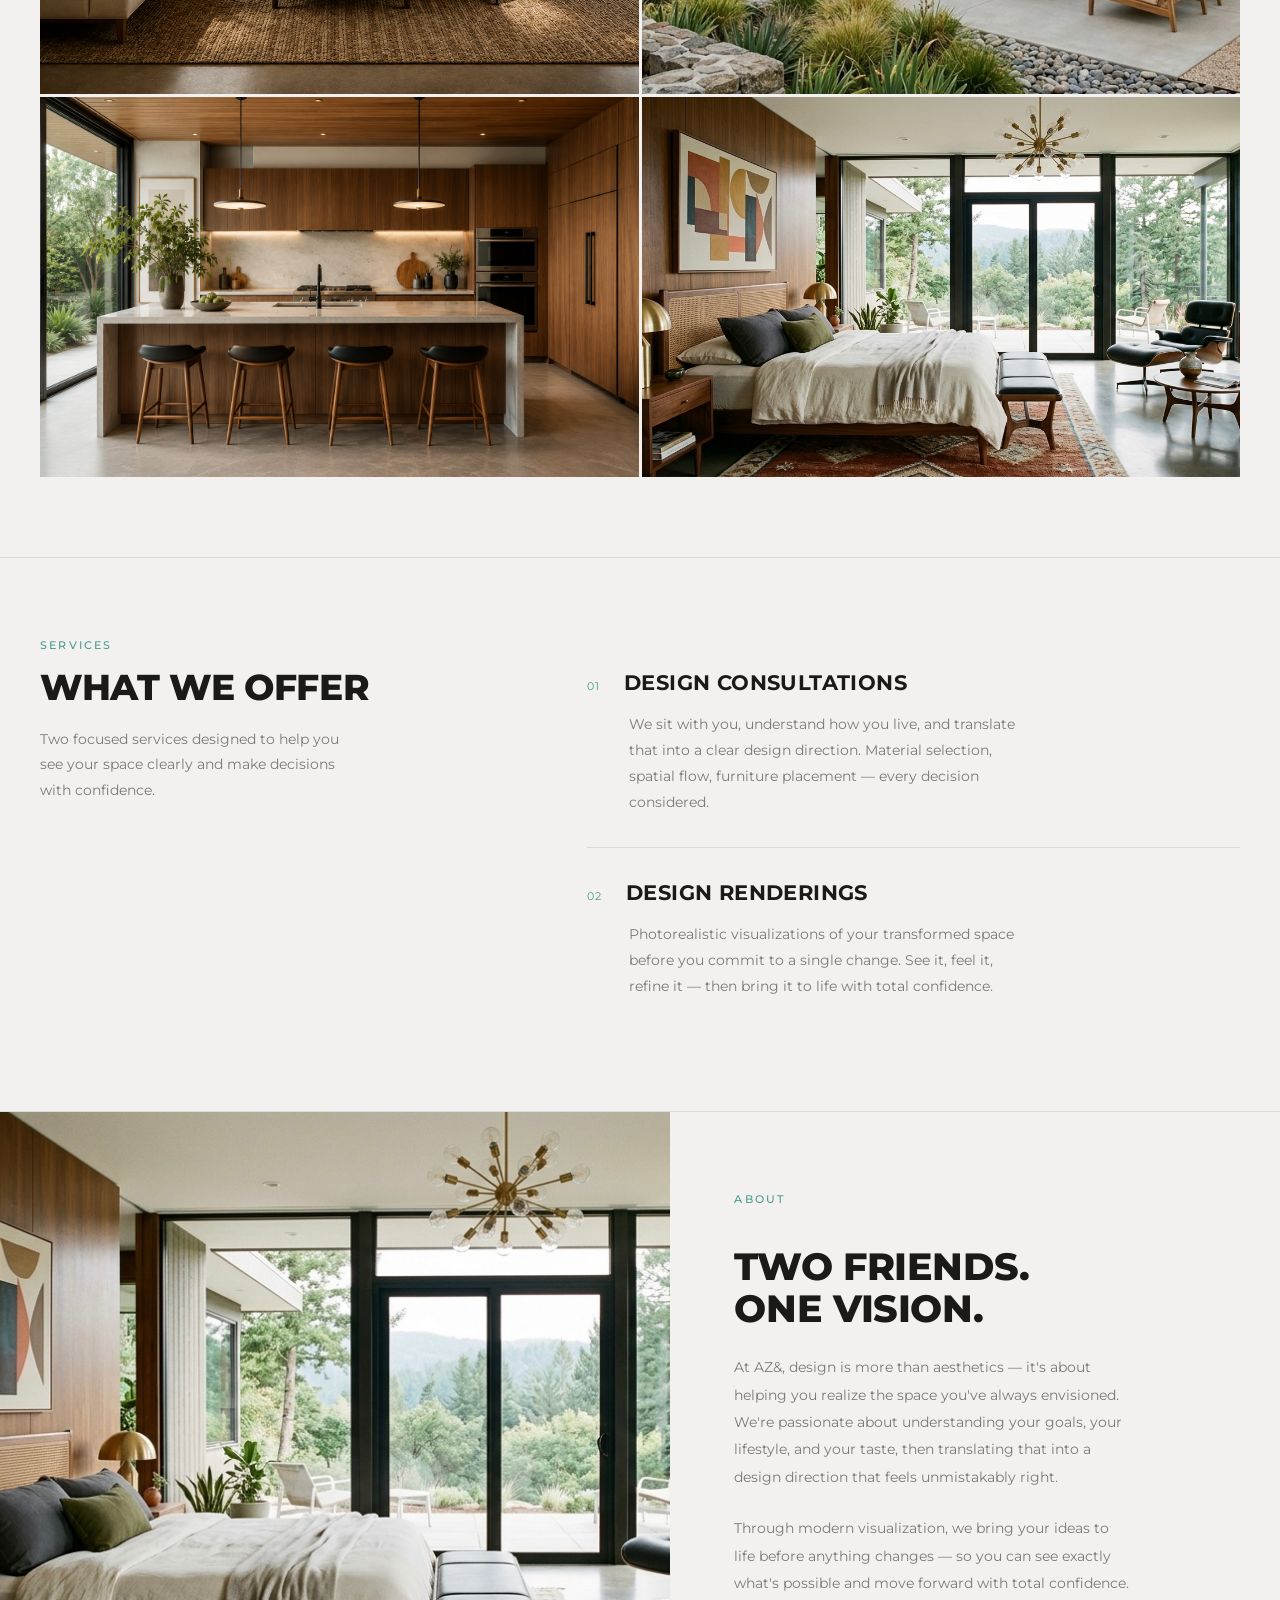
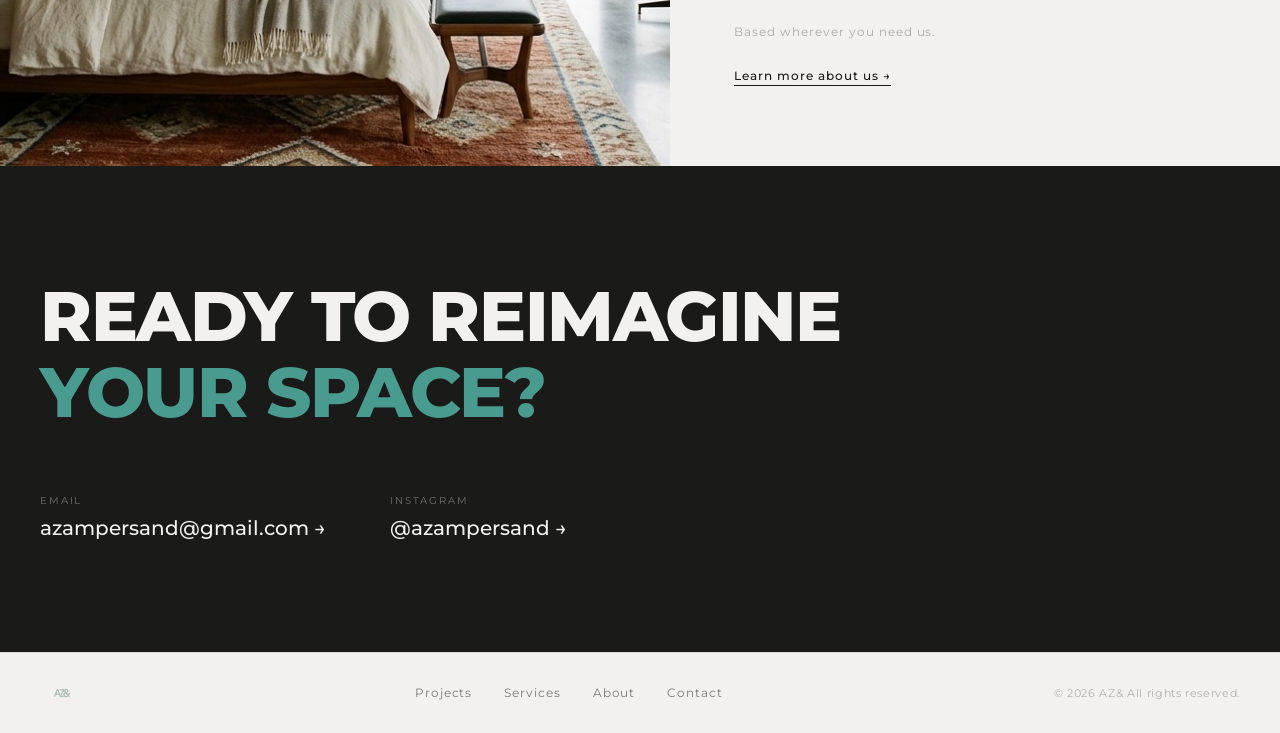
==== commit bf2b5920: "Add separate About and Consultation pages with philosophy section" ====
--- a/index.html
+++ b/index.html
@@ -19,8 +19,8 @@
     <ul class="nav-links">
       <li><a href="#projects">Projects</a></li>
       <li><a href="#services">Services</a></li>
-      <li><a href="#about">About</a></li>
-      <li><a href="#contact" class="nav-cta">Request a Consultation</a></li>
+      <li><a href="about.html">About</a></li>
+      <li><a href="consultation.html" class="nav-cta">Request a Consultation</a></li>
     </ul>
     <button class="nav-hamburger" aria-label="Menu">&#9776;</button>
   </nav>
@@ -47,7 +47,7 @@
     </div>
     <div class="projects-grid">
 
-      <a href="#" class="project-card project-card--large">
+      <a href="consultation.html" class="project-card project-card--large">
         <img src="Livingroom1.PNG" alt="Living Room Redesign" class="project-img" />
         <div class="project-info">
           <span class="project-name">Living Room Design</span>
@@ -55,7 +55,7 @@
         </div>
       </a>
 
-      <a href="#" class="project-card">
+      <a href="consultation.html" class="project-card">
         <img src="Landscape1.jpg" alt="Open Kitchen Concept" class="project-img" />
         <div class="project-info">
           <span class="project-name">Landscape Design</span>
@@ -63,7 +63,7 @@
         </div>
       </a>
 
-      <a href="#" class="project-card">
+      <a href="consultation.html" class="project-card">
         <img src="Kitchen2.PNG" alt="Primary Suite" class="project-img" />
         <div class="project-info">
           <span class="project-name">Kitchen Design</span>
@@ -71,7 +71,7 @@
         </div>
       </a>
 
-      <a href="#" class="project-card project-card--wide">
+      <a href="consultation.html" class="project-card project-card--wide">
         <img src="Bedroom1.jpg" alt="Loft Transformation" class="project-img" />
         <div class="project-info">
           <span class="project-name">Bedroom Design</span>
@@ -119,7 +119,7 @@
       <p>At AZ&, design is more than aesthetics — it's about helping you realize the space you've always envisioned. We're passionate about understanding your goals, your lifestyle, and your taste, then translating that into a design direction that feels unmistakably right.</p>
       <p>Through modern visualization, we bring your ideas to life before anything changes — so you can see exactly what's possible and move forward with total confidence.</p>
       <p class="about-location">Based wherever you need us.</p>
-      <a href="#contact" class="btn">Work with us →</a>
+      <a href="about.html" class="btn">Learn more about us →</a>
     </div>
   </section>
 
@@ -152,6 +152,66 @@
     <span class="footer-copy">&copy; 2026 AZ&amp; All rights reserved.</span>
   </footer>
 
+  <!-- INTAKE MODAL -->
+  <div class="modal-overlay" id="modal">
+    <div class="modal">
+      <button class="modal-close" id="modal-close" aria-label="Close">&times;</button>
+      <div class="modal-header">
+        <img src="logo_transparent.PNG" alt="AZ&" class="modal-logo" />
+        <h2 class="modal-title">Book a Consultation</h2>
+        <p class="modal-sub">Tell us about your project and we'll be in touch within 24 hours.</p>
+      </div>
+      <form class="modal-form" action="https://formspree.io/f/xbdvvgzb" method="POST">
+        <div class="form-row">
+          <div class="form-group">
+            <label for="name">Full Name</label>
+            <input type="text" id="name" name="name" placeholder="Jane Smith" required />
+          </div>
+          <div class="form-group">
+            <label for="email">Email</label>
+            <input type="email" id="email" name="email" placeholder="jane@email.com" required />
+          </div>
+        </div>
+        <div class="form-row">
+          <div class="form-group">
+            <label for="phone">Phone (optional)</label>
+            <input type="tel" id="phone" name="phone" placeholder="+1 (555) 000-0000" />
+          </div>
+          <div class="form-group">
+            <label for="project-type">Project Type</label>
+            <select id="project-type" name="project_type" required>
+              <option value="" disabled selected>Select a type</option>
+              <option>Living Room Design</option>
+              <option>Kitchen Design</option>
+              <option>Bedroom Design</option>
+              <option>Landscape Design</option>
+              <option>Full Home Design</option>
+              <option>Design Rendering Only</option>
+              <option>Other</option>
+            </select>
+          </div>
+        </div>
+        <div class="form-group form-group--full">
+          <label for="description">Tell us about your project</label>
+          <textarea id="description" name="description" rows="4" placeholder="Describe your space, style preferences, goals, or anything else you'd like us to know..."></textarea>
+        </div>
+        <div class="form-group form-group--full">
+          <label for="budget">Budget Range</label>
+          <select id="budget" name="budget">
+            <option value="" disabled selected>Select a range</option>
+            <option>Under $5,000</option>
+            <option>$5,000 – $15,000</option>
+            <option>$15,000 – $30,000</option>
+            <option>$30,000 – $50,000</option>
+            <option>$50,000+</option>
+            <option>Not sure yet</option>
+          </select>
+        </div>
+        <button type="submit" class="form-submit">Send Request →</button>
+      </form>
+    </div>
+  </div>
+
   <script src="script.js"></script>
 </body>
 </html>
--- a/style.css
+++ b/style.css
@@ -496,11 +496,368 @@
   color: #b0b0ac;
 }
 
+/* ── MODAL ── */
+.modal-overlay {
+  position: fixed;
+  inset: 0;
+  z-index: 200;
+  background: rgba(20, 20, 18, 0.6);
+  backdrop-filter: blur(4px);
+  display: flex;
+  align-items: center;
+  justify-content: center;
+  padding: 1.5rem;
+  opacity: 0;
+  pointer-events: none;
+  transition: opacity 0.3s ease;
+}
+
+.modal-overlay.active {
+  opacity: 1;
+  pointer-events: all;
+}
+
+.modal {
+  background: var(--bg);
+  width: 100%;
+  max-width: 680px;
+  max-height: 90svh;
+  overflow-y: auto;
+  padding: 3rem;
+  position: relative;
+  transform: translateY(20px);
+  transition: transform 0.3s ease;
+}
+
+.modal-overlay.active .modal {
+  transform: translateY(0);
+}
+
+.modal-close {
+  position: absolute;
+  top: 1.25rem;
+  right: 1.5rem;
+  background: none;
+  border: none;
+  font-size: 1.6rem;
+  cursor: pointer;
+  color: var(--mid);
+  line-height: 1;
+  transition: color 0.2s;
+}
+.modal-close:hover { color: var(--ink); }
+
+.modal-logo {
+  height: 52px;
+  width: auto;
+  margin-bottom: 1.25rem;
+}
+
+.modal-title {
+  font-family: var(--sans);
+  font-size: 1.5rem;
+  font-weight: 800;
+  text-transform: uppercase;
+  letter-spacing: 0.02em;
+  margin-bottom: 0.5rem;
+}
+
+.modal-sub {
+  font-size: 0.85rem;
+  color: var(--mid);
+  margin-bottom: 2rem;
+}
+
+.modal-form { display: flex; flex-direction: column; gap: 1.25rem; }
+
+.form-row {
+  display: grid;
+  grid-template-columns: 1fr 1fr;
+  gap: 1.25rem;
+}
+
+.form-group { display: flex; flex-direction: column; gap: 0.4rem; }
+.form-group--full { grid-column: 1 / -1; }
+
+.form-group label {
+  font-size: 0.7rem;
+  font-weight: 600;
+  letter-spacing: 0.12em;
+  text-transform: uppercase;
+  color: var(--ink);
+}
+
+.form-group input,
+.form-group select,
+.form-group textarea {
+  font-family: var(--sans);
+  font-size: 0.88rem;
+  font-weight: 400;
+  color: var(--ink);
+  background: #fff;
+  border: 1px solid var(--rule);
+  padding: 0.75rem 1rem;
+  outline: none;
+  transition: border-color 0.2s;
+  width: 100%;
+  appearance: none;
+}
+
+.form-group input:focus,
+.form-group select:focus,
+.form-group textarea:focus {
+  border-color: var(--teal);
+}
+
+.form-group input::placeholder,
+.form-group textarea::placeholder {
+  color: #bbb;
+}
+
+.form-group textarea { resize: vertical; }
+
+.form-submit {
+  font-family: var(--sans);
+  font-size: 0.82rem;
+  font-weight: 700;
+  letter-spacing: 0.1em;
+  text-transform: uppercase;
+  background: var(--teal);
+  color: #fff;
+  border: none;
+  padding: 1rem 2rem;
+  cursor: pointer;
+  transition: background 0.2s;
+  align-self: flex-start;
+}
+.form-submit:hover { background: var(--teal-dk); }
+
+@media (max-width: 600px) {
+  .modal { padding: 2rem 1.5rem; }
+  .form-row { grid-template-columns: 1fr; }
+}
+
+/* ── PAGE HERO (About) ── */
+.page-hero {
+  position: relative;
+  height: 60svh;
+  overflow: hidden;
+  margin-top: 144px;
+}
+
+.page-hero-img {
+  width: 100%;
+  height: 100%;
+  object-fit: cover;
+  display: block;
+}
+
+.page-hero-overlay {
+  position: absolute;
+  bottom: 3rem;
+  left: 2.5rem;
+  z-index: 2;
+}
+
+.page-hero-overlay .label {
+  color: rgba(255,255,255,0.65);
+  margin-bottom: 0.75rem;
+}
+
+.page-hero-title {
+  font-size: clamp(2rem, 4vw, 3.5rem);
+  font-weight: 800;
+  line-height: 1.08;
+  letter-spacing: -0.01em;
+  color: #fff;
+  text-transform: uppercase;
+}
+
+/* ── ABOUT PAGE ── */
+.about-page {
+  padding: 5rem 2.5rem;
+  max-width: 1200px;
+  margin: 0 auto;
+}
+
+.about-page-inner {
+  display: grid;
+  grid-template-columns: 1fr 1.2fr;
+  gap: 6rem;
+  margin-bottom: 4rem;
+  padding-bottom: 4rem;
+  border-bottom: 1px solid var(--rule);
+}
+
+.about-page-intro {
+  display: flex;
+  flex-direction: column;
+  gap: 1.5rem;
+}
+
+.about-page-intro p {
+  font-size: 1rem;
+  color: var(--mid);
+  line-height: 1.9;
+}
+
+.about-page-values {
+  display: flex;
+  flex-direction: column;
+  gap: 0;
+}
+
+.about-value {
+  display: flex;
+  align-items: flex-start;
+  gap: 1.5rem;
+  padding: 2rem 0;
+}
+
+.about-value-num {
+  font-size: 0.68rem;
+  letter-spacing: 0.1em;
+  color: var(--teal);
+  flex-shrink: 0;
+  padding-top: 0.25rem;
+}
+
+.about-value-heading {
+  font-size: 1.1rem;
+  font-weight: 700;
+  text-transform: uppercase;
+  letter-spacing: 0.02em;
+  margin-bottom: 0.6rem;
+}
+
+.about-value-desc {
+  font-size: 0.88rem;
+  color: var(--mid);
+  line-height: 1.85;
+  max-width: 44ch;
+}
+
+.about-page-cta {
+  display: flex;
+  align-items: center;
+  gap: 3rem;
+}
+
+.btn-large {
+  display: inline-block;
+  font-size: 0.82rem;
+  font-weight: 700;
+  letter-spacing: 0.1em;
+  text-transform: uppercase;
+  background: var(--ink);
+  color: var(--bg);
+  padding: 1rem 2rem;
+  transition: background 0.2s;
+}
+
+.btn-large:hover { background: var(--teal); }
+
+/* ── CONSULTATION PAGE ── */
+.consult-page {
+  display: grid;
+  grid-template-columns: 1fr 1.1fr;
+  min-height: calc(100svh - 144px);
+  margin-top: 144px;
+}
+
+.consult-left {
+  padding: 5rem 4rem 5rem 2.5rem;
+  border-right: 1px solid var(--rule);
+  display: flex;
+  flex-direction: column;
+  gap: 2rem;
+}
+
+.consult-heading {
+  font-size: clamp(1.8rem, 3vw, 2.8rem);
+  font-weight: 800;
+  line-height: 1.08;
+  letter-spacing: -0.01em;
+  text-transform: uppercase;
+}
+
+.consult-sub {
+  font-size: 0.9rem;
+  color: var(--mid);
+  line-height: 1.8;
+  max-width: 38ch;
+}
+
+.consult-process {
+  display: flex;
+  flex-direction: column;
+  gap: 0;
+  margin-top: 1rem;
+}
+
+.consult-step {
+  display: flex;
+  align-items: flex-start;
+  gap: 1.5rem;
+  padding: 1.5rem 0;
+  border-top: 1px solid var(--rule);
+}
+
+.consult-step-num {
+  font-size: 0.68rem;
+  letter-spacing: 0.1em;
+  color: var(--teal);
+  flex-shrink: 0;
+  padding-top: 0.2rem;
+}
+
+.consult-step-title {
+  font-size: 0.95rem;
+  font-weight: 700;
+  text-transform: uppercase;
+  letter-spacing: 0.02em;
+  margin-bottom: 0.4rem;
+}
+
+.consult-step-desc {
+  font-size: 0.82rem;
+  color: var(--mid);
+  line-height: 1.8;
+}
+
+.consult-right {
+  padding: 5rem 2.5rem 5rem 4rem;
+  display: flex;
+  flex-direction: column;
+  justify-content: center;
+}
+
+.consult-form {
+  display: flex;
+  flex-direction: column;
+  gap: 1.25rem;
+  max-width: 560px;
+}
+
+/* ── NAV ACTIVE STATE ── */
+.nav-links .nav-active {
+  color: var(--ink);
+}
+
 /* ── RESPONSIVE ── */
 @media (max-width: 900px) {
-  .nav { padding: 1.25rem 1.5rem; }
+  .nav {
+    padding: 0 1.5rem;
+    justify-content: center;
+    position: relative;
+  }
+  .nav-logo { margin: 0 auto; }
   .nav-links { display: none; }
-  .nav-hamburger { display: block; }
+  .nav-hamburger {
+    display: block;
+    position: absolute;
+    right: 1.5rem;
+  }
 
   .hero-overlay { left: 1.5rem; bottom: 2.5rem; }
   .hero-scroll { right: 1.5rem; bottom: 2.5rem; }
@@ -540,4 +897,18 @@
     align-items: flex-start;
     padding: 1.5rem;
   }
-}
+
+  .page-hero { margin-top: 0; height: 50svh; }
+  .page-hero-overlay { left: 1.5rem; bottom: 2rem; }
+
+  .about-page { padding: 3rem 1.5rem; }
+  .about-page-inner { grid-template-columns: 1fr; gap: 3rem; }
+
+  .about-page-cta { flex-direction: column; align-items: flex-start; gap: 1.5rem; }
+
+  .consult-page { grid-template-columns: 1fr; margin-top: 0; }
+  .consult-left { padding: 3rem 1.5rem; border-right: none; border-bottom: 1px solid var(--rule); }
+  .consult-right { padding: 3rem 1.5rem; }
+  .consult-form { max-width: 100%; }
+  .form-row { grid-template-columns: 1fr; }
+}
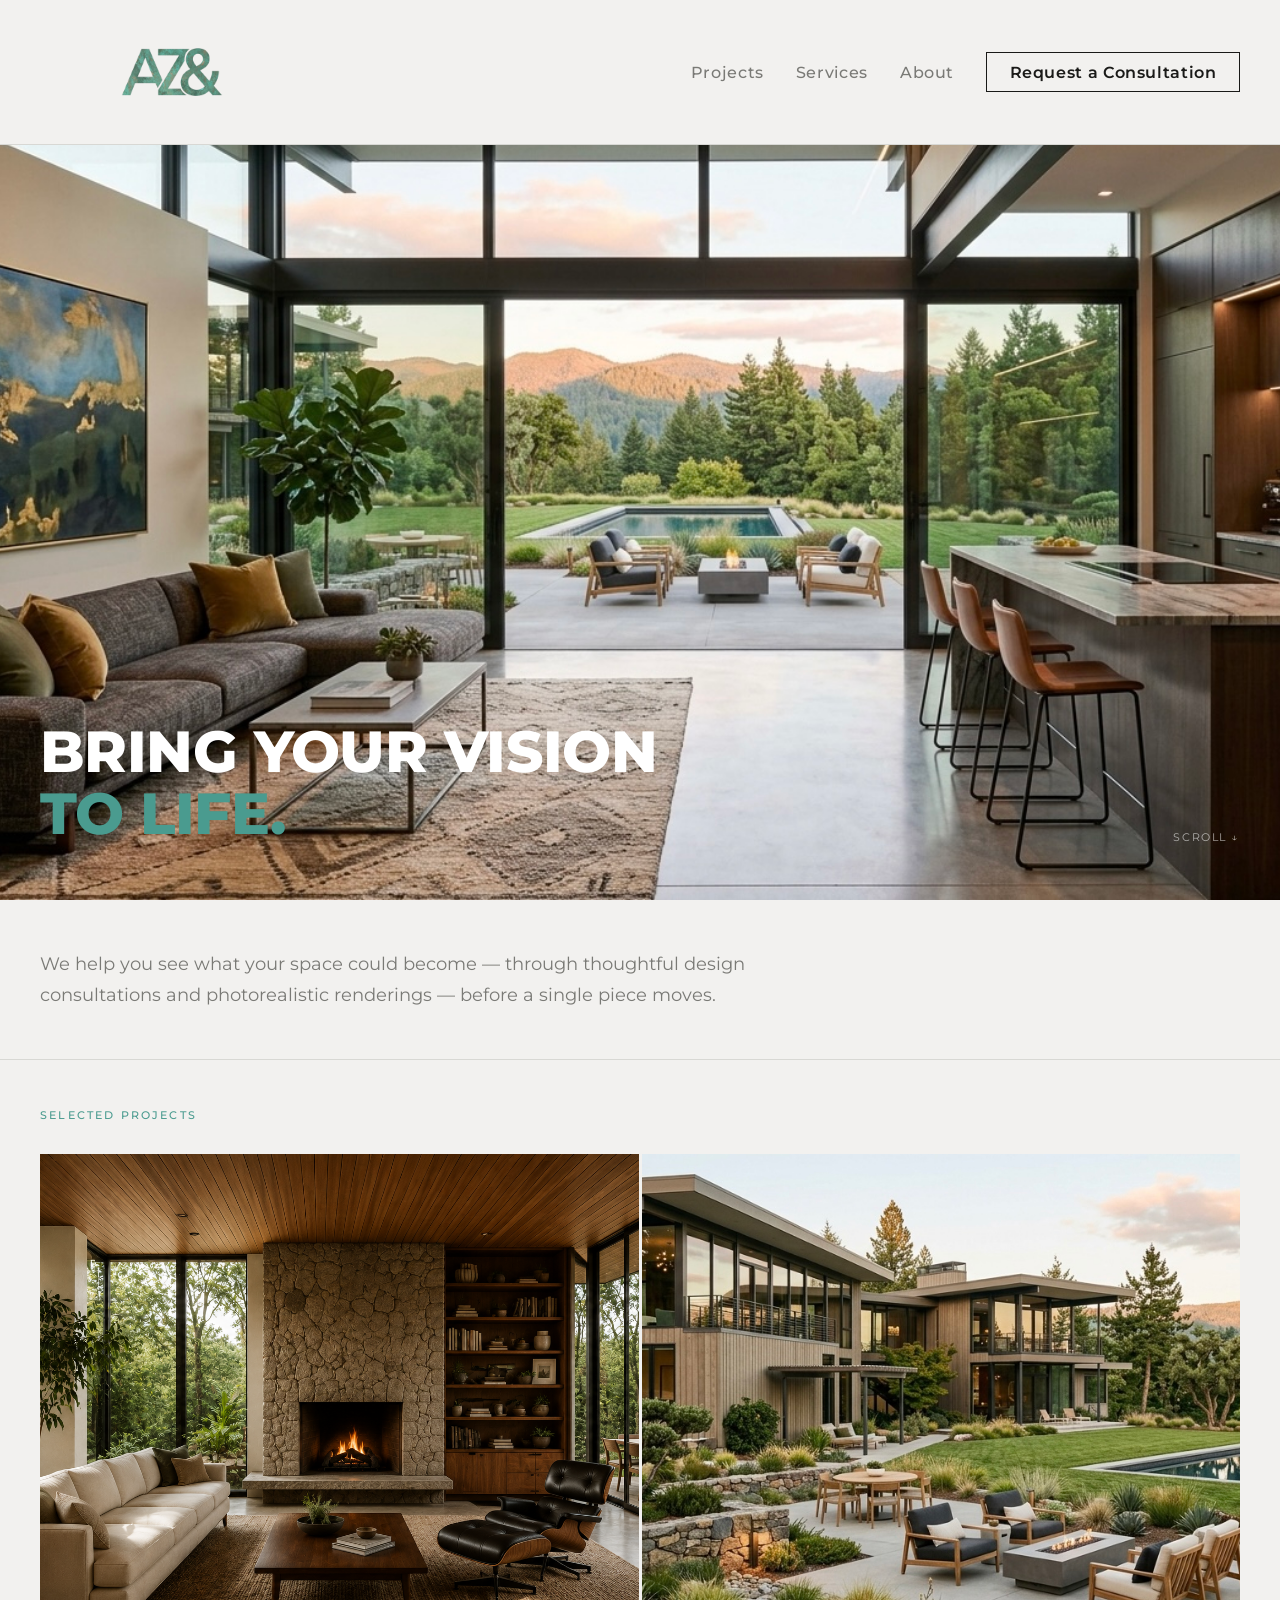
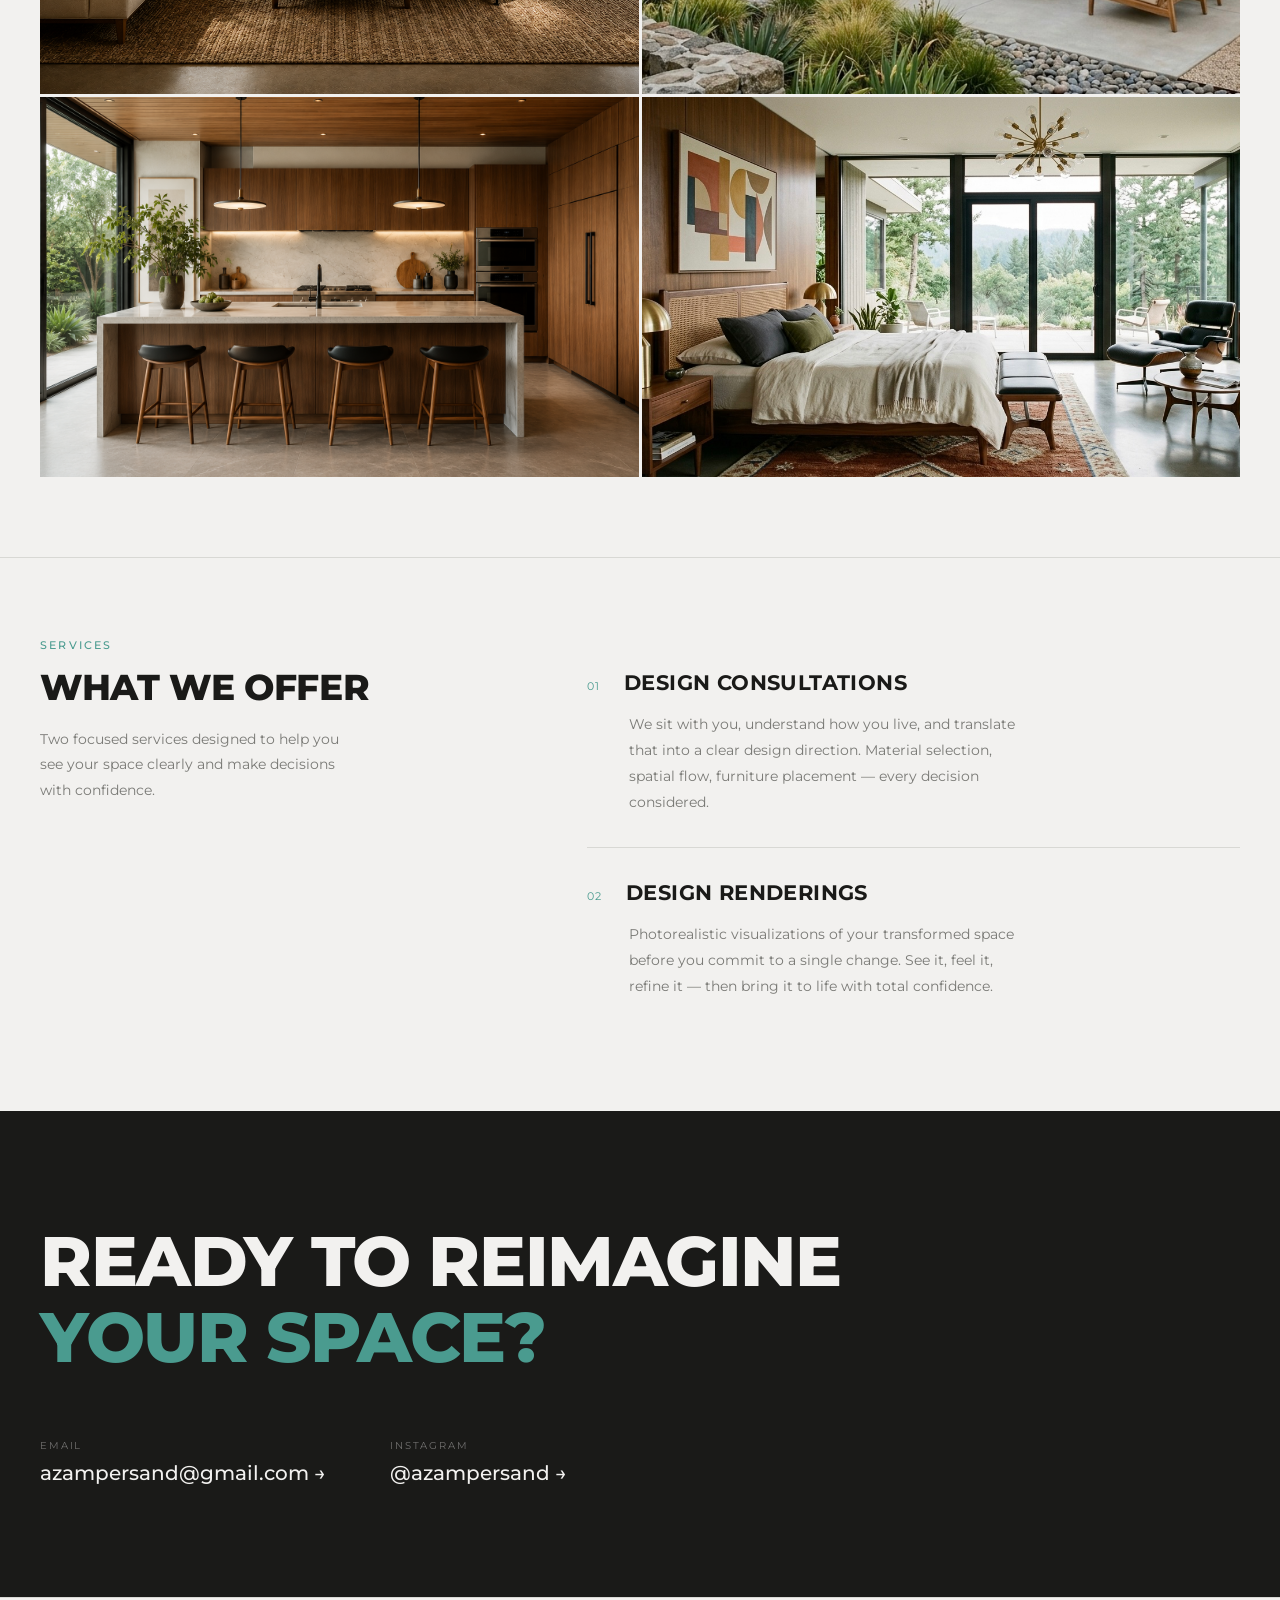
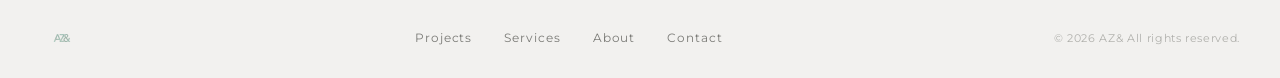
==== commit 8b4b9809: "Remove About section from homepage" ====
--- a/index.html
+++ b/index.html
@@ -110,19 +110,6 @@
     </div>
   </section>
 
-  <!-- ABOUT -->
-  <section class="about" id="about">
-    <img src="Bedroom1.jpg" alt="About AZ&" class="about-img" />
-    <div class="about-content">
-      <span class="label">About</span>
-      <h2 class="about-heading">Two friends.<br />One vision.</h2>
-      <p>At AZ&, design is more than aesthetics — it's about helping you realize the space you've always envisioned. We're passionate about understanding your goals, your lifestyle, and your taste, then translating that into a design direction that feels unmistakably right.</p>
-      <p>Through modern visualization, we bring your ideas to life before anything changes — so you can see exactly what's possible and move forward with total confidence.</p>
-      <p class="about-location">Based wherever you need us.</p>
-      <a href="about.html" class="btn">Learn more about us →</a>
-    </div>
-  </section>
-
   <!-- CONTACT -->
   <section class="contact" id="contact">
     <div class="contact-inner">
